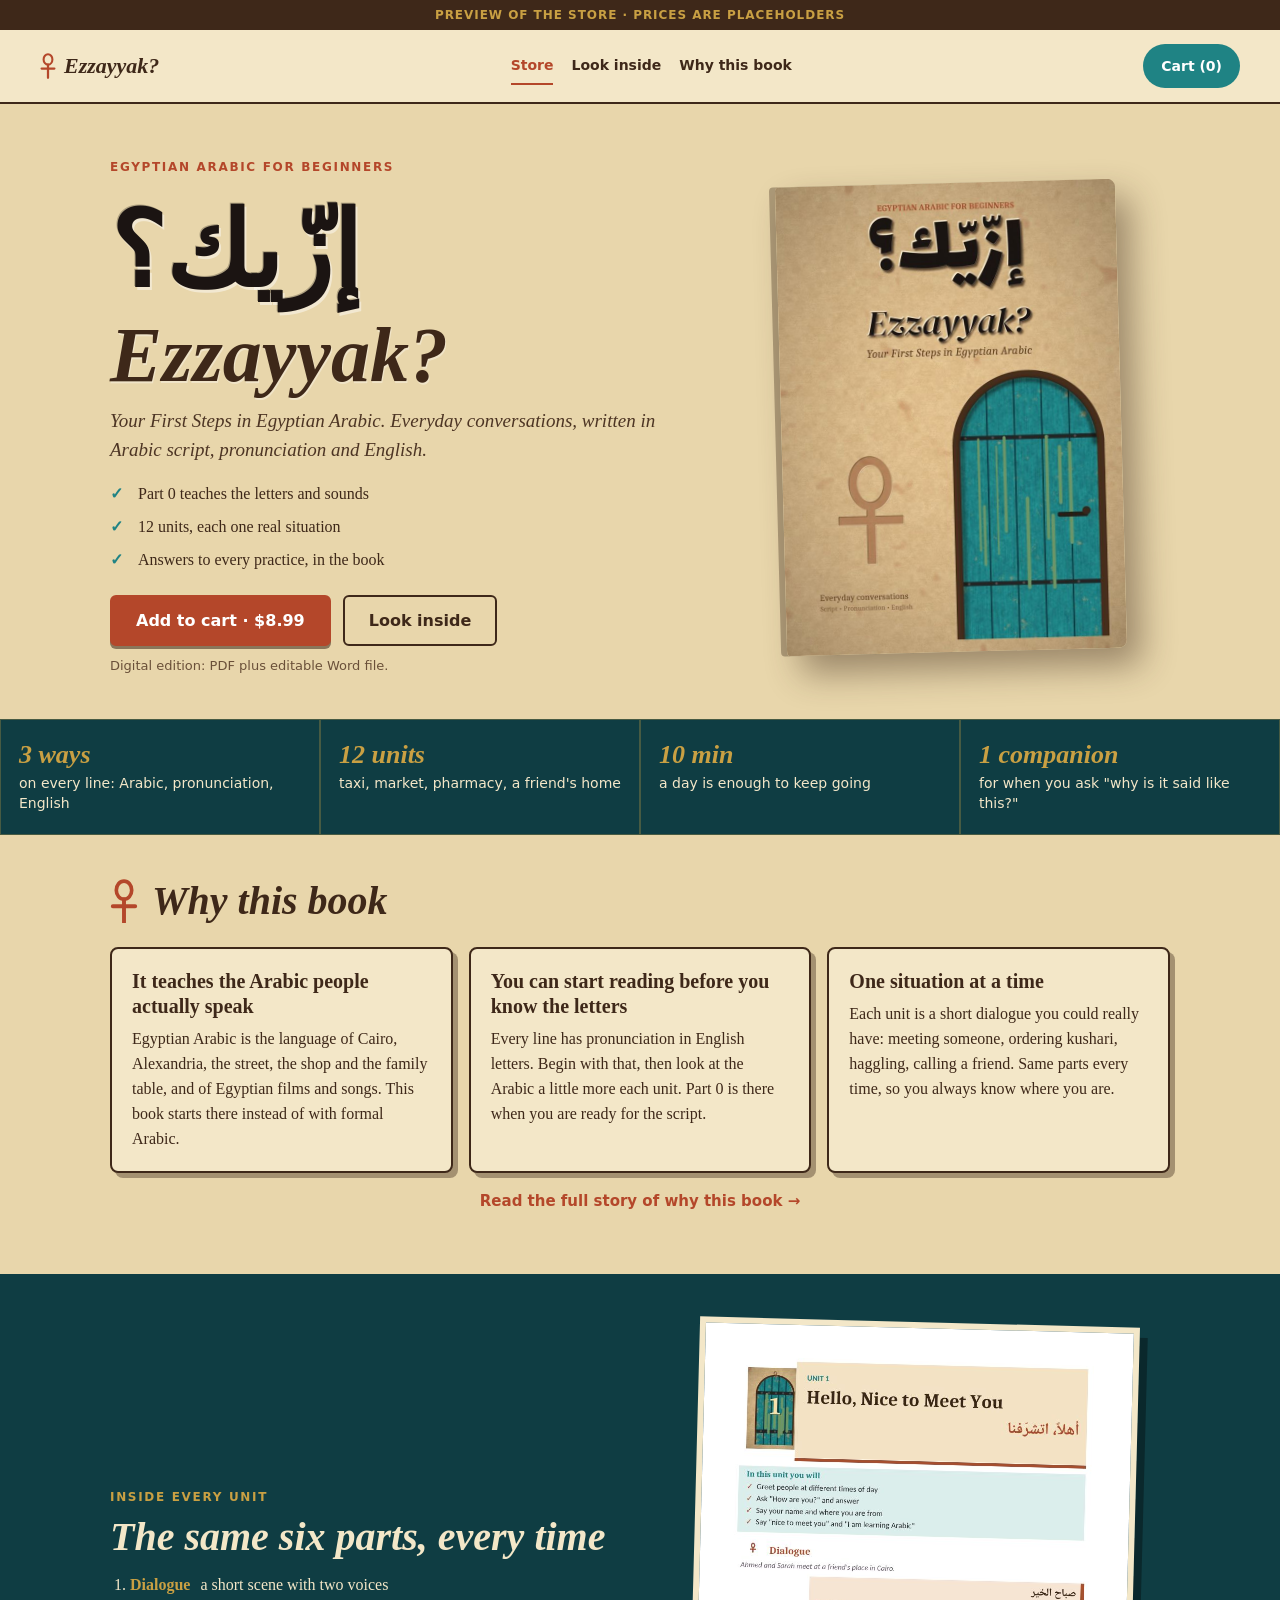
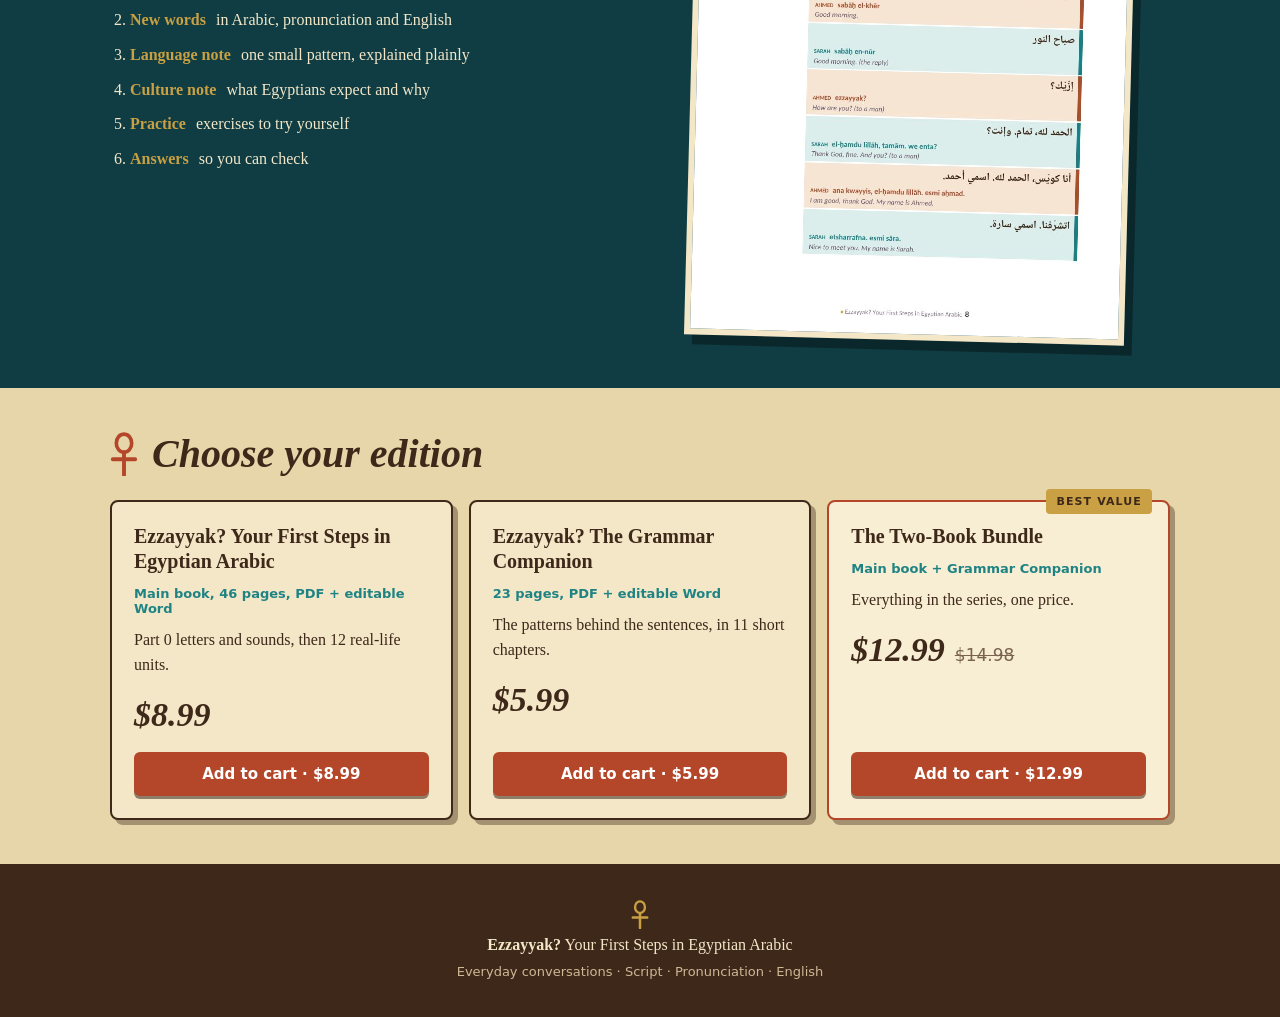
==== index.html @ 10b07a65 "Update and rename 29-index.html to index.html" ====
<!doctype html>
<html lang="en">
<head>
<meta charset="utf-8">
<meta name="viewport" content="width=device-width, initial-scale=1">
<title>Ezzayyak? Your First Steps in Egyptian Arabic</title>
<meta name="description" content="Your First Steps in Egyptian Arabic. Everyday conversations, written in Arabic script, pronunciation and English.">
<meta property="og:title" content="Ezzayyak? Your First Steps in Egyptian Arabic">
<meta property="og:image" content="50-cover_s.jpg">
<link rel="stylesheet" href="52-style.css">
</head>
<body>
<div class="ez-root" id="app"></div>
<script src="51-app.js"></script>
</body>
</html>
---- 52-style.css ----
html, body { margin: 0; min-height: 100%; }
body { background: #e8d6ab; }
.ez-root { --sand: #e8d6ab; --sand2: #dcc392; --paper: #f3e7c8; --ink: #3e2819; --door: #1f8384; --deep: #0f3d43; --terra: #b4472a; --gold: #c9a043; color: var(--ink); background: var(--sand); font-family: Georgia, 'Noto Serif', 'Times New Roman', serif; line-height: 1.55; min-height: 100vh; position: relative; overflow-x: hidden; }
.ez-root * { box-sizing: border-box; }
.ez-root img { max-width: 100%; display: block; }
.ez-banner { background: var(--ink); color: var(--gold); text-align: center; font: 600 12px/1 system-ui, sans-serif; letter-spacing: .08em; text-transform: uppercase; padding: 9px 12px; }
.ez-nav { display: flex; align-items: center; justify-content: space-between; gap: 12px; flex-wrap: wrap; padding: 14px 20px; border-bottom: 2px solid var(--ink); background: var(--paper); }
.ez-brand { display: flex; align-items: center; gap: 8px; color: var(--ink); text-decoration: none; font: italic 700 22px Georgia, serif; }
.ez-nav nav { display: flex; gap: 18px; flex-wrap: wrap; }
.ez-nav nav a { color: var(--ink); text-decoration: none; font: 600 14px system-ui, sans-serif; padding: 10px 0; border-bottom: 2px solid transparent; }
.ez-nav nav a[aria-current="page"] { border-bottom-color: var(--terra); color: var(--terra); }
.ez-cartbtn { font: 700 14px system-ui, sans-serif; background: var(--door); color: #fff; border: 0; border-radius: 999px; padding: 11px 18px; min-height: 44px; cursor: pointer; }
.ez-ankh { color: var(--terra); flex: none; }
.ez-kicker { font: 700 12px/1.3 system-ui, sans-serif; letter-spacing: .14em; text-transform: uppercase; color: var(--terra); margin: 0 0 10px; }
.ez-kicker.is-gold { color: var(--gold); }
.ez-hero { display: grid; gap: 28px; padding: 36px 20px 44px; max-width: 1100px; margin: 0 auto; align-items: center; }
.ez-title-ar { font: 900 clamp(64px, 16vw, 104px)/1.25 'Noto Sans Arabic', 'Segoe UI', Tahoma, Arial, sans-serif; color: #1b1412; text-shadow: 2px 3px 0 rgba(255,255,255,.45), -1px -1px 0 rgba(0,0,0,.25); text-align: left; direction: rtl; margin: 0 0 0; }
.ez-h1 { font: italic 800 clamp(44px, 11vw, 78px)/1 Georgia, serif; margin: 0 0 12px; text-shadow: 1px 2px 0 rgba(255,255,255,.35); }
.ez-h1.is-small { font-size: clamp(34px, 8vw, 54px); font-style: italic; }
.ez-lead { font-size: 19px; margin: 0 0 18px; color: #4d3524; max-width: 34em; font-style: italic; }
.ez-lead.is-dark { margin-inline: auto; }
.ez-ticks { list-style: none; padding: 0; margin: 0 0 22px; display: grid; gap: 8px; }
.ez-ticks li { padding-left: 28px; position: relative; }
.ez-ticks li::before { content: '✓'; position: absolute; left: 0; color: var(--door); font-weight: 700; }
.ez-ticks.is-light li::before { color: var(--gold); }
.ez-buyrow { display: flex; gap: 12px; flex-wrap: wrap; }
.ez-buyrow.is-center { justify-content: center; }
.ez-btn { display: inline-flex; align-items: center; justify-content: center; font: 700 15px system-ui, sans-serif; background: var(--terra); color: #fff; border: 2px solid var(--terra); border-radius: 6px; padding: 11px 18px; min-height: 44px; cursor: pointer; text-decoration: none; box-shadow: 0 3px 0 rgba(62,40,25,.55); text-align: center; }
.ez-btn.is-big { padding: 14px 24px; font-size: 16px; }
.ez-btn.is-ghost { background: transparent; color: var(--ink); border-color: var(--ink); box-shadow: none; }
.ez-btn.is-done { background: var(--door); border-color: var(--door); }
.ez-btn:disabled { background: #8a7a68; border-color: #8a7a68; cursor: not-allowed; box-shadow: none; }
.ez-fine { font: 13px/1.5 system-ui, sans-serif; color: #6a5039; margin: 10px 0 0; }
.ez-hero-art { display: flex; justify-content: center; }
.ez-cover { width: min(340px, 78%); border-radius: 4px 8px 8px 4px; box-shadow: -6px 0 0 rgba(62,40,25,.35), 14px 18px 34px rgba(62,40,25,.45); transform: rotate(-1.5deg); }
.ez-strip { display: grid; grid-template-columns: 1fr 1fr; background: var(--deep); color: var(--paper); }
.ez-strip-item { padding: 20px 18px; border: 1px solid rgba(201,160,67,.3); display: flex; flex-direction: column; gap: 4px; }
.ez-strip-item strong { font: italic 700 26px Georgia, serif; color: var(--gold); }
.ez-strip-item span { font: 14px/1.4 system-ui, sans-serif; }
.ez-section { padding: 44px 20px; max-width: 1100px; margin: 0 auto; }
.ez-section h2 { font: italic 800 clamp(28px, 6vw, 40px)/1.1 Georgia, serif; margin: 0; }
.ez-head { display: flex; align-items: center; gap: 14px; margin-bottom: 24px; }
.ez-grid3 { display: grid; gap: 16px; }
.ez-card { background: var(--paper); border: 2px solid var(--ink); border-radius: 8px; padding: 20px; box-shadow: 5px 5px 0 rgba(62,40,25,.4); }
.ez-card h3, .ez-product h3 { font: 700 20px/1.25 Georgia, serif; margin: 0 0 8px; }
.ez-card p { margin: 0; }
.ez-center { text-align: center; }
.ez-textlink { color: var(--terra); font: 700 15px system-ui, sans-serif; text-decoration: none; }
.ez-dark { max-width: none; background: var(--deep); color: var(--paper); padding: 0; }
.ez-dark > * { max-width: 1100px; margin: 0 auto; padding: 48px 20px; }
.ez-dark h2 { color: var(--paper); margin-bottom: 14px; }
.ez-split { display: grid; gap: 28px; align-items: center; }
.ez-steps { padding-left: 20px; display: grid; gap: 10px; margin: 0; }
.ez-steps b { color: var(--gold); margin-right: 6px; }
.ez-shot { width: min(440px, 100%); margin: 0 auto; border: 6px solid var(--paper); box-shadow: 8px 10px 0 rgba(0,0,0,.35); transform: rotate(1.5deg); }
.ez-door { width: min(300px, 70%); margin: 0 auto; border-radius: 3px; box-shadow: 8px 10px 0 rgba(0,0,0,.35); }
.ez-product { position: relative; background: var(--paper); border: 2px solid var(--ink); border-radius: 8px; padding: 22px; display: flex; flex-direction: column; gap: 4px; box-shadow: 5px 5px 0 rgba(62,40,25,.4); }
.ez-product.is-best { border-color: var(--terra); background: #f8eed3; }
.ez-product .ez-btn { margin-top: auto; }
.ez-badge { position: absolute; top: -13px; right: 16px; background: var(--gold); color: var(--ink); font: 800 11px system-ui, sans-serif; letter-spacing: .1em; text-transform: uppercase; padding: 6px 10px; border-radius: 4px; }
.ez-sub { font: 13px system-ui, sans-serif; color: var(--door); font-weight: 700; margin: 0 0 6px; }
.ez-product p { margin: 0 0 8px; }
.ez-price { font: italic 800 34px Georgia, serif; margin: 6px 0 14px !important; }
.ez-price s { font: 400 17px system-ui, sans-serif; color: #7a6450; margin-left: 10px; }
.ez-page-head { max-width: 1100px; margin: 0 auto; padding: 40px 20px 0; }
.ez-pages { display: grid; gap: 22px; }
.ez-fig { margin: 0; background: var(--paper); border: 2px solid var(--ink); padding: 10px; box-shadow: 5px 5px 0 rgba(62,40,25,.4); }
.ez-fig img { width: 100%; height: auto; }
.ez-fig figcaption { font: 14px/1.5 system-ui, sans-serif; padding: 10px 4px 2px; }
.ez-sand2 { max-width: none; background: var(--sand2); padding: 0; }
.ez-sand2 > * { max-width: 1100px; margin: 0 auto; padding-left: 20px; padding-right: 20px; }
.ez-sand2 > .ez-head { padding-top: 44px; }
.ez-sand2 > .ez-split { padding-bottom: 48px; }
.ez-split.is-top { align-items: start; }
.ez-h3 { font: italic 700 22px Georgia, serif; margin: 0 0 10px; }
.ez-h3.is-light { color: var(--gold); margin-top: 22px; }
.ez-toc { list-style: none; margin: 0; padding: 0; border-top: 1px solid var(--ink); }
.ez-toc li { display: flex; gap: 12px; padding: 10px 0; border-bottom: 1px solid rgba(62,40,25,.3); }
.ez-toc span { flex: none; min-width: 58px; color: var(--terra); font: 700 13px/1.8 system-ui, sans-serif; }
.ez-why { display: grid; gap: 18px; }
.ez-why-item { display: flex; gap: 16px; align-items: flex-start; background: var(--paper); border: 2px solid var(--ink); border-radius: 8px; padding: 18px; box-shadow: 5px 5px 0 rgba(62,40,25,.4); }
.ez-why-item h3 { font: 700 20px/1.25 Georgia, serif; margin: 0 0 6px; }
.ez-why-item p { margin: 0; }
.ez-num { flex: none; width: 40px; height: 40px; border-radius: 50%; background: var(--door); color: #fff; display: grid; place-items: center; font: italic 700 20px Georgia, serif; }
.ez-cart { position: absolute; top: 108px; right: 12px; left: 12px; max-width: 380px; margin-left: auto; z-index: 10; background: var(--paper); border: 2px solid var(--ink); border-radius: 8px; padding: 18px; box-shadow: 8px 8px 0 rgba(62,40,25,.45); }
.ez-cart-top { display: flex; justify-content: space-between; align-items: center; }
.ez-cart h3 { margin: 0; font: italic 700 22px Georgia, serif; }
.ez-x { background: none; border: 0; font-size: 28px; cursor: pointer; min-width: 44px; min-height: 44px; color: var(--ink); }
.ez-cart ul { list-style: none; padding: 0; margin: 8px 0; }
.ez-cart li { display: grid; grid-template-columns: 1fr auto; gap: 2px 10px; padding: 10px 0; border-bottom: 1px solid rgba(62,40,25,.3); font-size: 15px; }
.ez-link { grid-column: 1 / -1; justify-self: start; background: none; border: 0; color: var(--terra); font: 700 13px system-ui, sans-serif; padding: 6px 0; cursor: pointer; min-height: 32px; }
.ez-total { display: flex; justify-content: space-between; font-size: 20px; margin: 12px 0; }
.ez-cart .ez-btn { width: 100%; }
.ez-foot { background: var(--ink); color: var(--paper); text-align: center; padding: 36px 20px; display: flex; flex-direction: column; align-items: center; gap: 4px; }
.ez-foot .ez-ankh { color: var(--gold); }
.ez-foot p { margin: 0; }
.ez-foot .ez-fine { color: #cdb996; }
@media (min-width: 768px) {
  .ez-hero { grid-template-columns: 1.15fr .85fr; padding-top: 56px; }
  .ez-strip { grid-template-columns: repeat(4, 1fr); }
  .ez-grid3 { grid-template-columns: repeat(3, 1fr); }
  .ez-split { grid-template-columns: 1fr 1fr; }
  .ez-pages { grid-template-columns: repeat(2, 1fr); }
  .ez-why { grid-template-columns: 1fr 1fr; }
  .ez-nav { padding: 14px 40px; }
  .ez-cart { right: 40px; left: auto; width: 380px; }
}
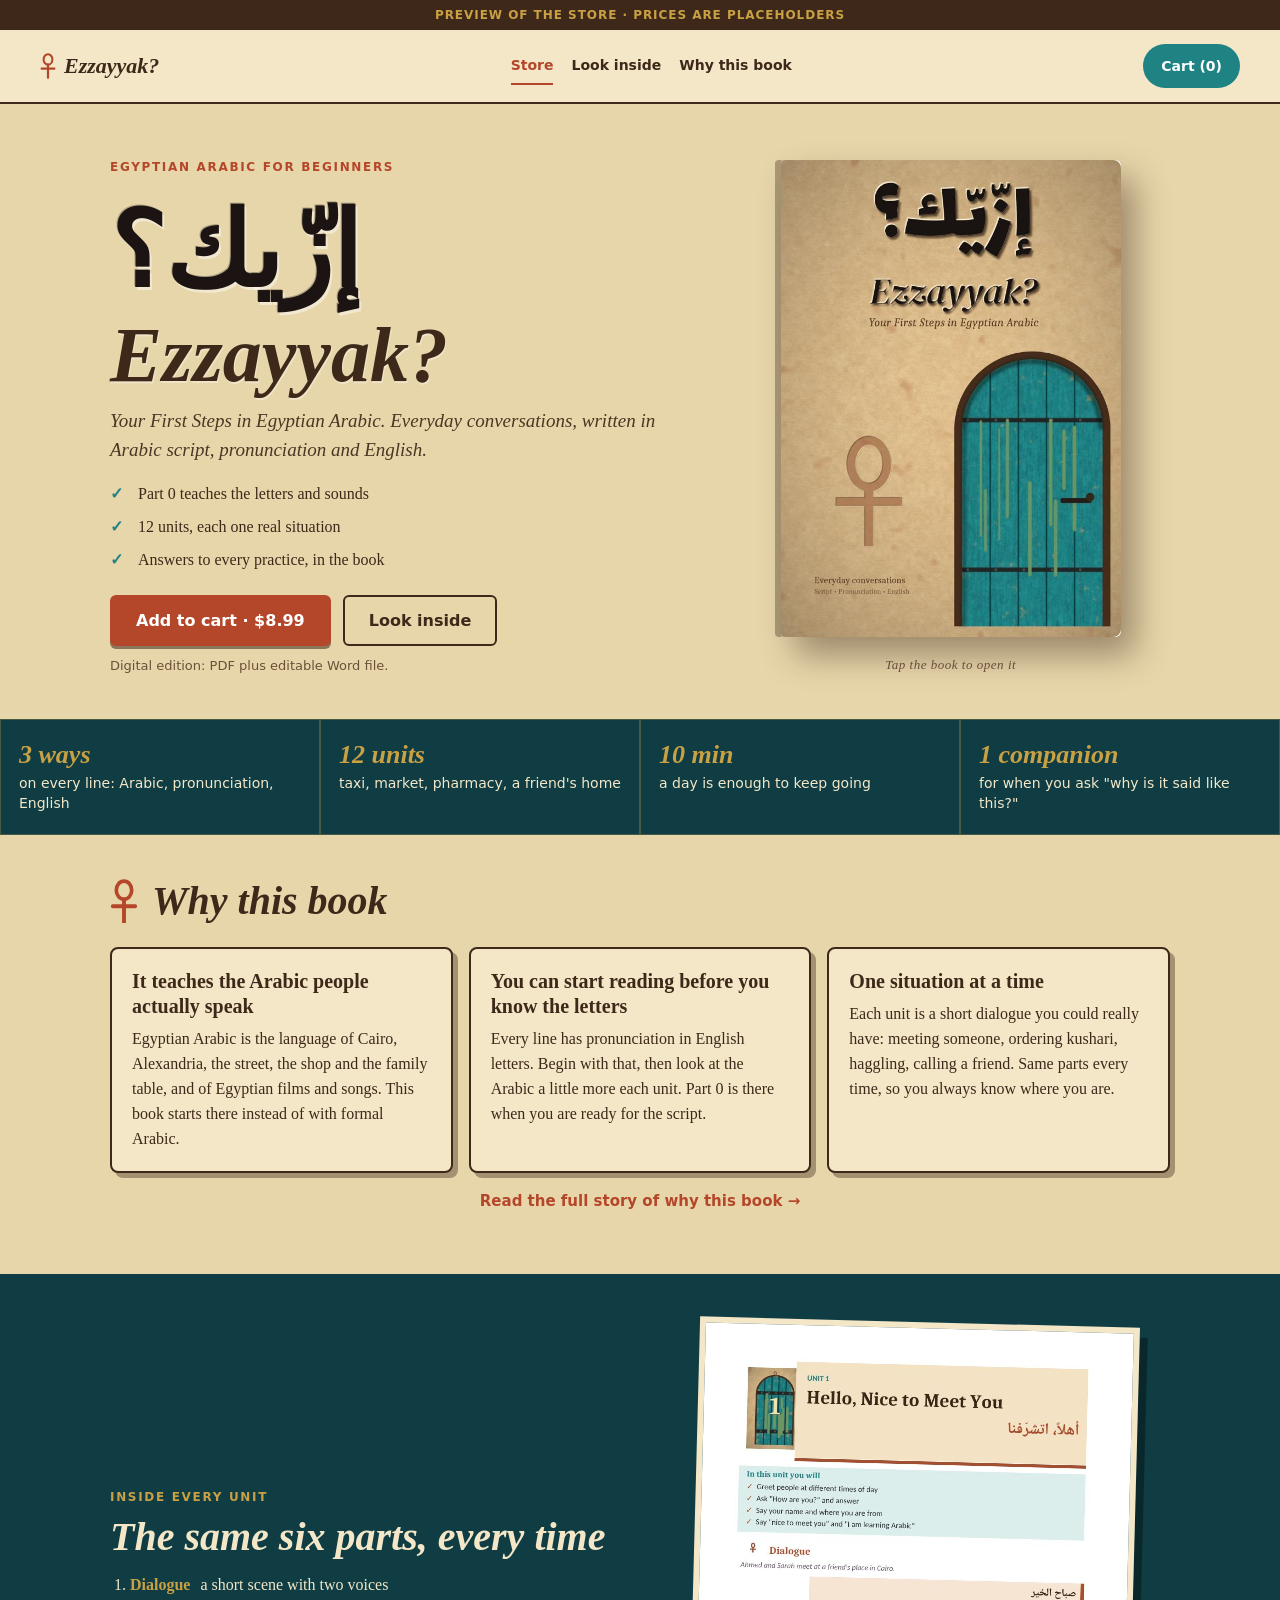
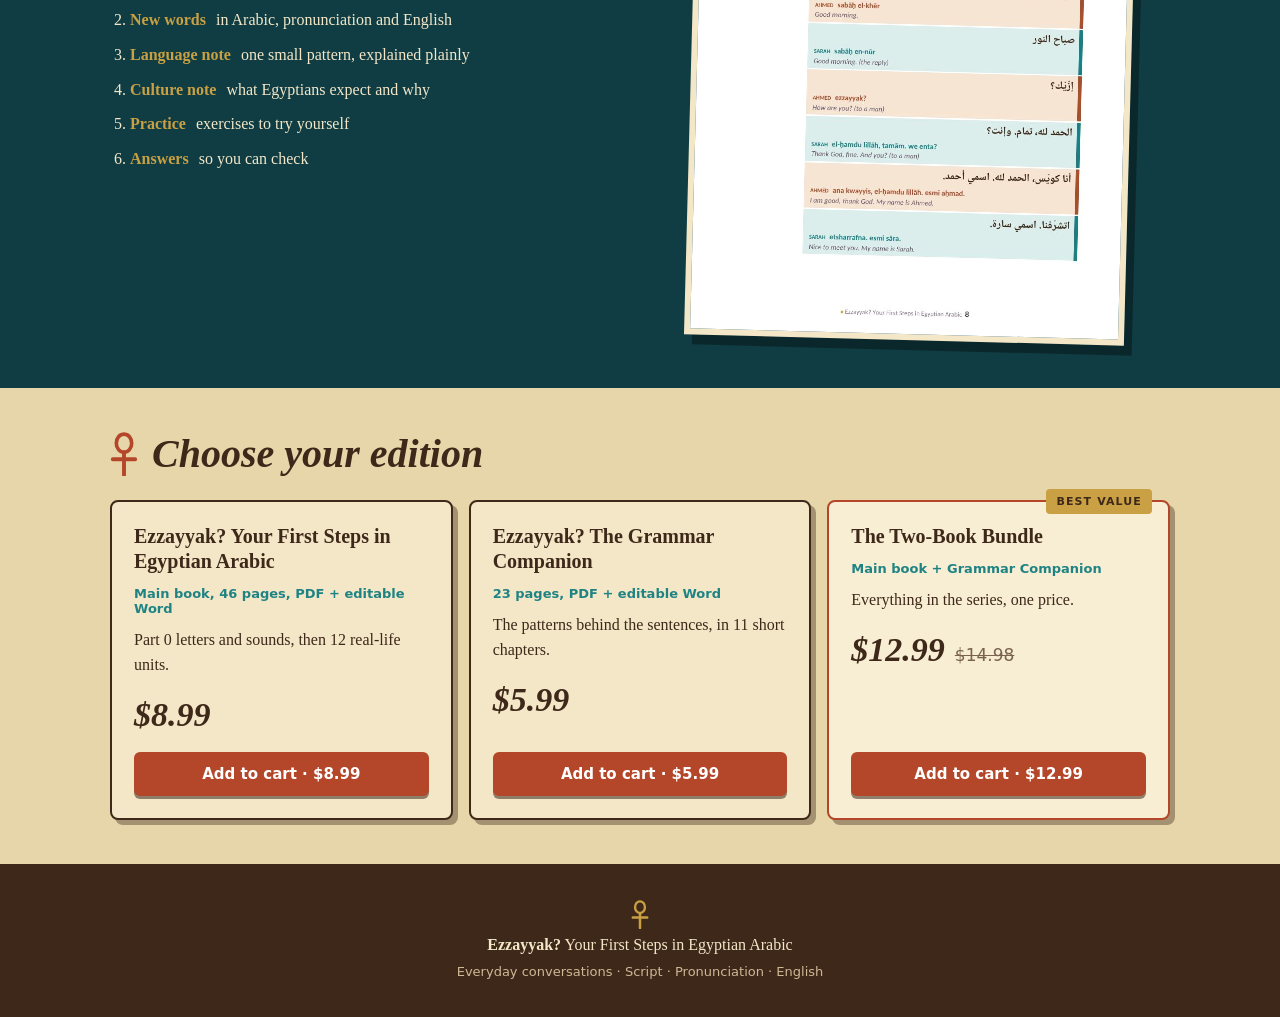
==== commit cea9e47a: "Update index.html" ====
--- a/index.html
+++ b/index.html
@@ -6,11 +6,11 @@
 <title>Ezzayyak? Your First Steps in Egyptian Arabic</title>
 <meta name="description" content="Your First Steps in Egyptian Arabic. Everyday conversations, written in Arabic script, pronunciation and English.">
 <meta property="og:title" content="Ezzayyak? Your First Steps in Egyptian Arabic">
-<meta property="og:image" content="50-cover_s.jpg">
-<link rel="stylesheet" href="52-style.css">
+<meta property="og:image" content="7-frontcover.jpg">
+<link rel="stylesheet" href="8-style.css">
 </head>
 <body>
 <div class="ez-root" id="app"></div>
-<script src="51-app.js"></script>
+<script src="11-app.js"></script>
 </body>
 </html>
--- a/8-style.css
+++ b/8-style.css
@@ -0,0 +1,123 @@
+html, body { margin: 0; min-height: 100%; }
+body { background: #e8d6ab; }
+.ez-root { --sand: #e8d6ab; --sand2: #dcc392; --paper: #f3e7c8; --ink: #3e2819; --door: #1f8384; --deep: #0f3d43; --terra: #b4472a; --gold: #c9a043; color: var(--ink); background: var(--sand); font-family: Georgia, 'Noto Serif', 'Times New Roman', serif; line-height: 1.55; min-height: 100vh; position: relative; overflow-x: hidden; }
+.ez-root * { box-sizing: border-box; }
+.ez-root img { max-width: 100%; display: block; }
+.ez-banner { background: var(--ink); color: var(--gold); text-align: center; font: 600 12px/1 system-ui, sans-serif; letter-spacing: .08em; text-transform: uppercase; padding: 9px 12px; }
+.ez-nav { display: flex; align-items: center; justify-content: space-between; gap: 12px; flex-wrap: wrap; padding: 14px 20px; border-bottom: 2px solid var(--ink); background: var(--paper); }
+.ez-brand { display: flex; align-items: center; gap: 8px; color: var(--ink); text-decoration: none; font: italic 700 22px Georgia, serif; }
+.ez-nav nav { display: flex; gap: 18px; flex-wrap: wrap; }
+.ez-nav nav a { color: var(--ink); text-decoration: none; font: 600 14px system-ui, sans-serif; padding: 10px 0; border-bottom: 2px solid transparent; }
+.ez-nav nav a[aria-current="page"] { border-bottom-color: var(--terra); color: var(--terra); }
+.ez-cartbtn { font: 700 14px system-ui, sans-serif; background: var(--door); color: #fff; border: 0; border-radius: 999px; padding: 11px 18px; min-height: 44px; cursor: pointer; }
+.ez-ankh { color: var(--terra); flex: none; }
+.ez-kicker { font: 700 12px/1.3 system-ui, sans-serif; letter-spacing: .14em; text-transform: uppercase; color: var(--terra); margin: 0 0 10px; }
+.ez-kicker.is-gold { color: var(--gold); }
+.ez-hero { display: grid; gap: 28px; padding: 36px 20px 44px; max-width: 1100px; margin: 0 auto; align-items: center; }
+.ez-title-ar { font: 900 clamp(64px, 16vw, 104px)/1.25 'Noto Sans Arabic', 'Segoe UI', Tahoma, Arial, sans-serif; color: #1b1412; text-shadow: 2px 3px 0 rgba(255,255,255,.45), -1px -1px 0 rgba(0,0,0,.25); text-align: left; direction: rtl; margin: 0 0 0; }
+.ez-h1 { font: italic 800 clamp(44px, 11vw, 78px)/1 Georgia, serif; margin: 0 0 12px; text-shadow: 1px 2px 0 rgba(255,255,255,.35); }
+.ez-h1.is-small { font-size: clamp(34px, 8vw, 54px); font-style: italic; }
+.ez-lead { font-size: 19px; margin: 0 0 18px; color: #4d3524; max-width: 34em; font-style: italic; }
+.ez-lead.is-dark { margin-inline: auto; }
+.ez-ticks { list-style: none; padding: 0; margin: 0 0 22px; display: grid; gap: 8px; }
+.ez-ticks li { padding-left: 28px; position: relative; }
+.ez-ticks li::before { content: '✓'; position: absolute; left: 0; color: var(--door); font-weight: 700; }
+.ez-ticks.is-light li::before { color: var(--gold); }
+.ez-buyrow { display: flex; gap: 12px; flex-wrap: wrap; }
+.ez-buyrow.is-center { justify-content: center; }
+.ez-btn { display: inline-flex; align-items: center; justify-content: center; font: 700 15px system-ui, sans-serif; background: var(--terra); color: #fff; border: 2px solid var(--terra); border-radius: 6px; padding: 11px 18px; min-height: 44px; cursor: pointer; text-decoration: none; box-shadow: 0 3px 0 rgba(62,40,25,.55); text-align: center; }
+.ez-btn.is-big { padding: 14px 24px; font-size: 16px; }
+.ez-btn.is-ghost { background: transparent; color: var(--ink); border-color: var(--ink); box-shadow: none; }
+.ez-btn.is-done { background: var(--door); border-color: var(--door); }
+.ez-btn:disabled { background: #8a7a68; border-color: #8a7a68; cursor: not-allowed; box-shadow: none; }
+.ez-fine { font: 13px/1.5 system-ui, sans-serif; color: #6a5039; margin: 10px 0 0; }
+.ez-hero-art { display: flex; justify-content: center; }
+.ez-cover { width: min(340px, 78%); border-radius: 4px 8px 8px 4px; box-shadow: -6px 0 0 rgba(62,40,25,.35), 14px 18px 34px rgba(62,40,25,.45); transform: rotate(-1.5deg); }
+.ez-strip { display: grid; grid-template-columns: 1fr 1fr; background: var(--deep); color: var(--paper); }
+.ez-strip-item { padding: 20px 18px; border: 1px solid rgba(201,160,67,.3); display: flex; flex-direction: column; gap: 4px; }
+.ez-strip-item strong { font: italic 700 26px Georgia, serif; color: var(--gold); }
+.ez-strip-item span { font: 14px/1.4 system-ui, sans-serif; }
+.ez-section { padding: 44px 20px; max-width: 1100px; margin: 0 auto; }
+.ez-section h2 { font: italic 800 clamp(28px, 6vw, 40px)/1.1 Georgia, serif; margin: 0; }
+.ez-head { display: flex; align-items: center; gap: 14px; margin-bottom: 24px; }
+.ez-grid3 { display: grid; gap: 16px; }
+.ez-card { background: var(--paper); border: 2px solid var(--ink); border-radius: 8px; padding: 20px; box-shadow: 5px 5px 0 rgba(62,40,25,.4); }
+.ez-card h3, .ez-product h3 { font: 700 20px/1.25 Georgia, serif; margin: 0 0 8px; }
+.ez-card p { margin: 0; }
+.ez-center { text-align: center; }
+.ez-textlink { color: var(--terra); font: 700 15px system-ui, sans-serif; text-decoration: none; }
+.ez-dark { max-width: none; background: var(--deep); color: var(--paper); padding: 0; }
+.ez-dark > * { max-width: 1100px; margin: 0 auto; padding: 48px 20px; }
+.ez-dark h2 { color: var(--paper); margin-bottom: 14px; }
+.ez-split { display: grid; gap: 28px; align-items: center; }
+.ez-steps { padding-left: 20px; display: grid; gap: 10px; margin: 0; }
+.ez-steps b { color: var(--gold); margin-right: 6px; }
+.ez-shot { width: min(440px, 100%); margin: 0 auto; border: 6px solid var(--paper); box-shadow: 8px 10px 0 rgba(0,0,0,.35); transform: rotate(1.5deg); }
+.ez-door { width: min(300px, 70%); margin: 0 auto; border-radius: 3px; box-shadow: 8px 10px 0 rgba(0,0,0,.35); }
+.ez-product { position: relative; background: var(--paper); border: 2px solid var(--ink); border-radius: 8px; padding: 22px; display: flex; flex-direction: column; gap: 4px; box-shadow: 5px 5px 0 rgba(62,40,25,.4); }
+.ez-product.is-best { border-color: var(--terra); background: #f8eed3; }
+.ez-product .ez-btn { margin-top: auto; }
+.ez-badge { position: absolute; top: -13px; right: 16px; background: var(--gold); color: var(--ink); font: 800 11px system-ui, sans-serif; letter-spacing: .1em; text-transform: uppercase; padding: 6px 10px; border-radius: 4px; }
+.ez-sub { font: 13px system-ui, sans-serif; color: var(--door); font-weight: 700; margin: 0 0 6px; }
+.ez-product p { margin: 0 0 8px; }
+.ez-price { font: italic 800 34px Georgia, serif; margin: 6px 0 14px !important; }
+.ez-price s { font: 400 17px system-ui, sans-serif; color: #7a6450; margin-left: 10px; }
+.ez-page-head { max-width: 1100px; margin: 0 auto; padding: 40px 20px 0; }
+.ez-pages { display: grid; gap: 22px; }
+.ez-fig { margin: 0; background: var(--paper); border: 2px solid var(--ink); padding: 10px; box-shadow: 5px 5px 0 rgba(62,40,25,.4); }
+.ez-fig img { width: 100%; height: auto; }
+.ez-fig figcaption { font: 14px/1.5 system-ui, sans-serif; padding: 10px 4px 2px; }
+.ez-sand2 { max-width: none; background: var(--sand2); padding: 0; }
+.ez-sand2 > * { max-width: 1100px; margin: 0 auto; padding-left: 20px; padding-right: 20px; }
+.ez-sand2 > .ez-head { padding-top: 44px; }
+.ez-sand2 > .ez-split { padding-bottom: 48px; }
+.ez-split.is-top { align-items: start; }
+.ez-h3 { font: italic 700 22px Georgia, serif; margin: 0 0 10px; }
+.ez-h3.is-light { color: var(--gold); margin-top: 22px; }
+.ez-toc { list-style: none; margin: 0; padding: 0; border-top: 1px solid var(--ink); }
+.ez-toc li { display: flex; gap: 12px; padding: 10px 0; border-bottom: 1px solid rgba(62,40,25,.3); }
+.ez-toc span { flex: none; min-width: 58px; color: var(--terra); font: 700 13px/1.8 system-ui, sans-serif; }
+.ez-why { display: grid; gap: 18px; }
+.ez-why-item { display: flex; gap: 16px; align-items: flex-start; background: var(--paper); border: 2px solid var(--ink); border-radius: 8px; padding: 18px; box-shadow: 5px 5px 0 rgba(62,40,25,.4); }
+.ez-why-item h3 { font: 700 20px/1.25 Georgia, serif; margin: 0 0 6px; }
+.ez-why-item p { margin: 0; }
+.ez-num { flex: none; width: 40px; height: 40px; border-radius: 50%; background: var(--door); color: #fff; display: grid; place-items: center; font: italic 700 20px Georgia, serif; }
+.ez-cart { position: absolute; top: 108px; right: 12px; left: 12px; max-width: 380px; margin-left: auto; z-index: 10; background: var(--paper); border: 2px solid var(--ink); border-radius: 8px; padding: 18px; box-shadow: 8px 8px 0 rgba(62,40,25,.45); }
+.ez-cart-top { display: flex; justify-content: space-between; align-items: center; }
+.ez-cart h3 { margin: 0; font: italic 700 22px Georgia, serif; }
+.ez-x { background: none; border: 0; font-size: 28px; cursor: pointer; min-width: 44px; min-height: 44px; color: var(--ink); }
+.ez-cart ul { list-style: none; padding: 0; margin: 8px 0; }
+.ez-cart li { display: grid; grid-template-columns: 1fr auto; gap: 2px 10px; padding: 10px 0; border-bottom: 1px solid rgba(62,40,25,.3); font-size: 15px; }
+.ez-link { grid-column: 1 / -1; justify-self: start; background: none; border: 0; color: var(--terra); font: 700 13px system-ui, sans-serif; padding: 6px 0; cursor: pointer; min-height: 32px; }
+.ez-total { display: flex; justify-content: space-between; font-size: 20px; margin: 12px 0; }
+.ez-cart .ez-btn { width: 100%; }
+.ez-foot { background: var(--ink); color: var(--paper); text-align: center; padding: 36px 20px; display: flex; flex-direction: column; align-items: center; gap: 4px; }
+.ez-foot .ez-ankh { color: var(--gold); }
+.ez-foot p { margin: 0; }
+.ez-foot .ez-fine { color: #cdb996; }
+@media (min-width: 768px) {
+  .ez-hero { grid-template-columns: 1.15fr .85fr; padding-top: 56px; }
+  .ez-strip { grid-template-columns: repeat(4, 1fr); }
+  .ez-grid3 { grid-template-columns: repeat(3, 1fr); }
+  .ez-split { grid-template-columns: 1fr 1fr; }
+  .ez-pages { grid-template-columns: repeat(2, 1fr); }
+  .ez-why { grid-template-columns: 1fr 1fr; }
+  .ez-nav { padding: 14px 40px; }
+  .ez-cart { right: 40px; left: auto; width: 380px; }
+}
+
+.ez-hero-art { flex-direction: column; align-items: center; perspective: 1400px; }
+.ez-book { position: relative; display: block; width: min(340px, 78%); aspect-ratio: 620 / 869; padding: 0; border: 0; background: none; cursor: pointer; transform-style: preserve-3d; animation: ez-float 6s ease-in-out infinite; -webkit-tap-highlight-color: transparent; }
+.ez-book-pages, .ez-book-cover { position: absolute; inset: 0; display: block; }
+.ez-book-pages { background: #fbf6ea; border-radius: 2px 6px 6px 2px; box-shadow: 14px 18px 34px rgba(62,40,25,.45); overflow: hidden; }
+.ez-book-pages img { width: 100%; height: 100%; object-fit: cover; opacity: .9; }
+.ez-book-cover { transform-origin: left center; transition: transform 1s cubic-bezier(.5,.1,.2,1); backface-visibility: hidden; -webkit-backface-visibility: hidden; border-radius: 4px 8px 8px 4px; box-shadow: -6px 0 0 rgba(62,40,25,.35); }
+.ez-book .ez-cover { width: 100%; height: 100%; display: block; border-radius: inherit; box-shadow: none; transform: none; }
+.ez-book:hover .ez-book-cover, .ez-book:focus-visible .ez-book-cover { transform: rotateY(-14deg); }
+.ez-book.is-open { animation: none; transform: rotateY(8deg); transition: transform 1s ease; }
+.ez-book.is-open .ez-book-cover { transform: rotateY(-155deg); }
+.ez-book:focus-visible { outline: 3px solid #1f8384; outline-offset: 8px; }
+.ez-book-hint { margin-top: 18px; font-size: 13px; letter-spacing: .04em; color: #6b5340; font-style: italic; }
+@keyframes ez-float { 0%,100% { transform: translateY(0) rotateY(-6deg) rotateZ(-1deg); } 50% { transform: translateY(-9px) rotateY(4deg) rotateZ(.5deg); } }
+@media (prefers-reduced-motion: reduce) { .ez-book { animation: none; } .ez-book-cover { transition: none; } }
+.ez-wa { display: block; text-align: center; text-decoration: none; box-sizing: border-box; }
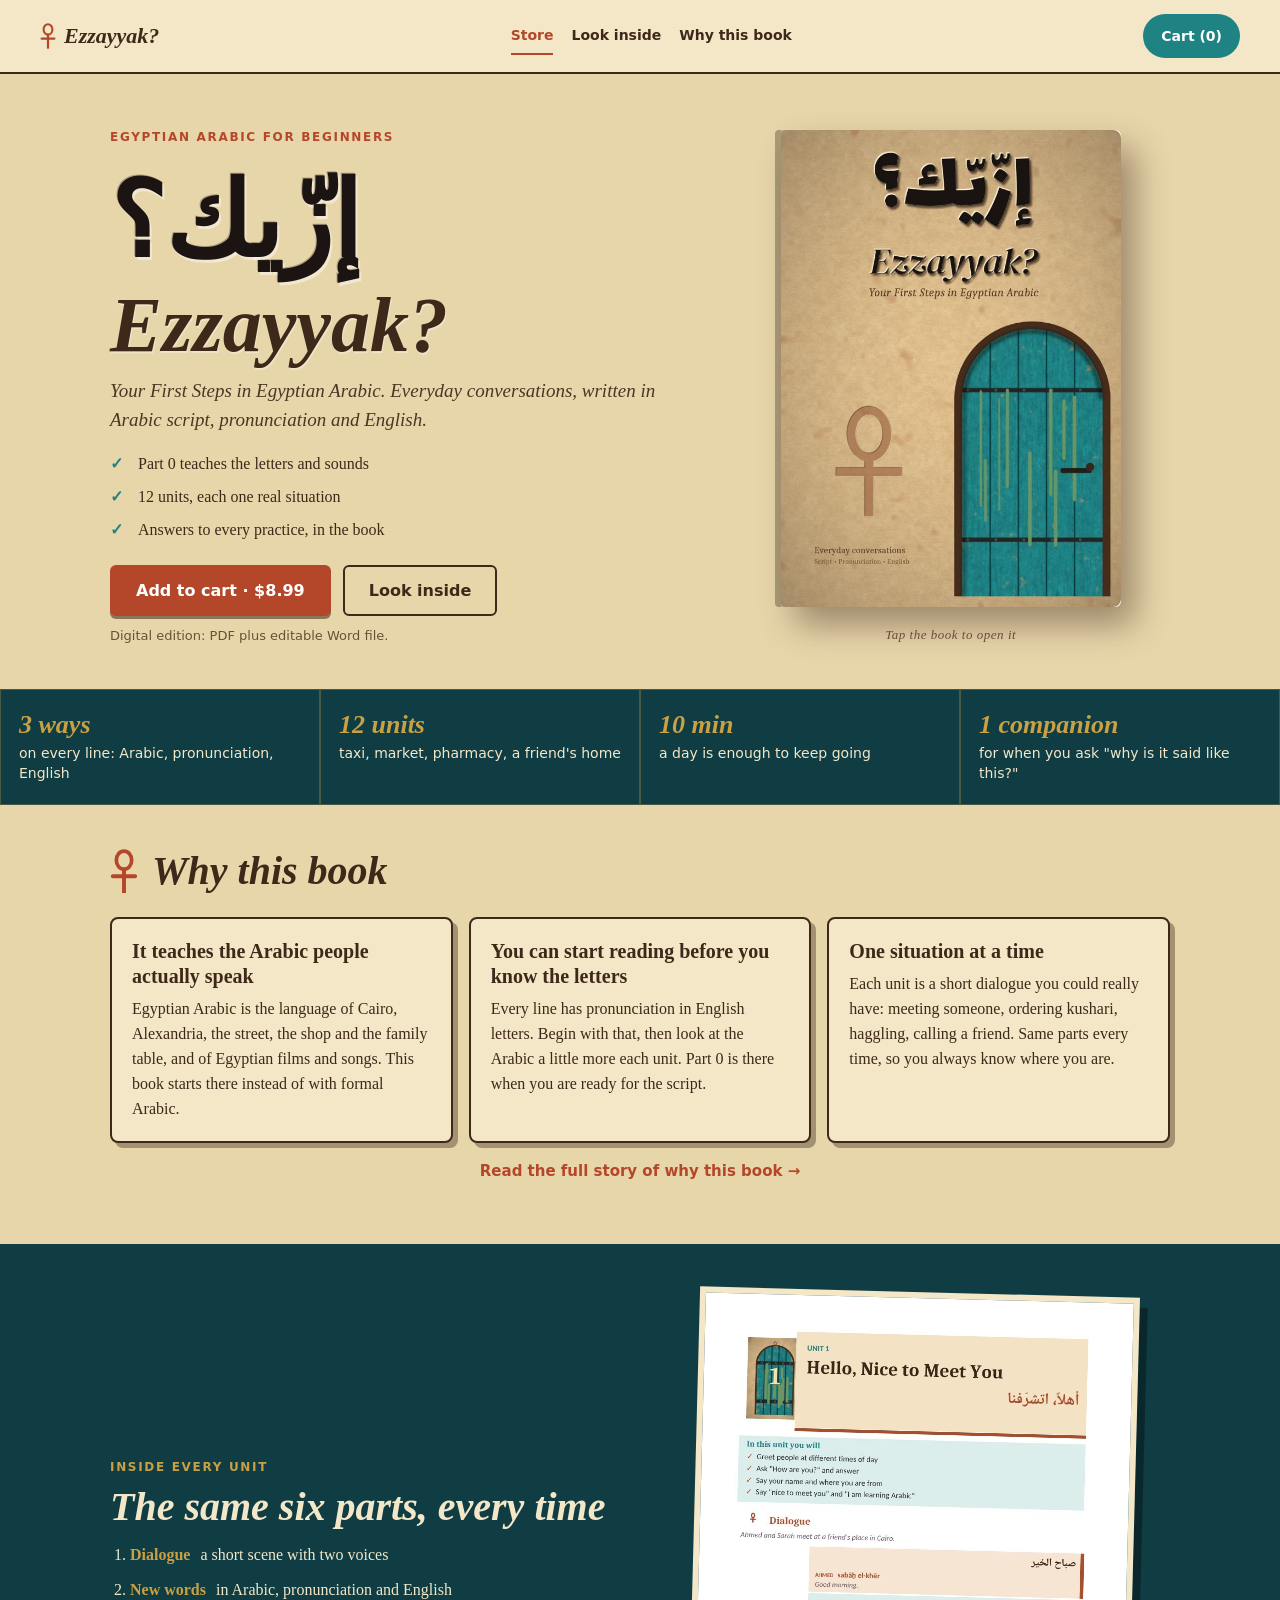
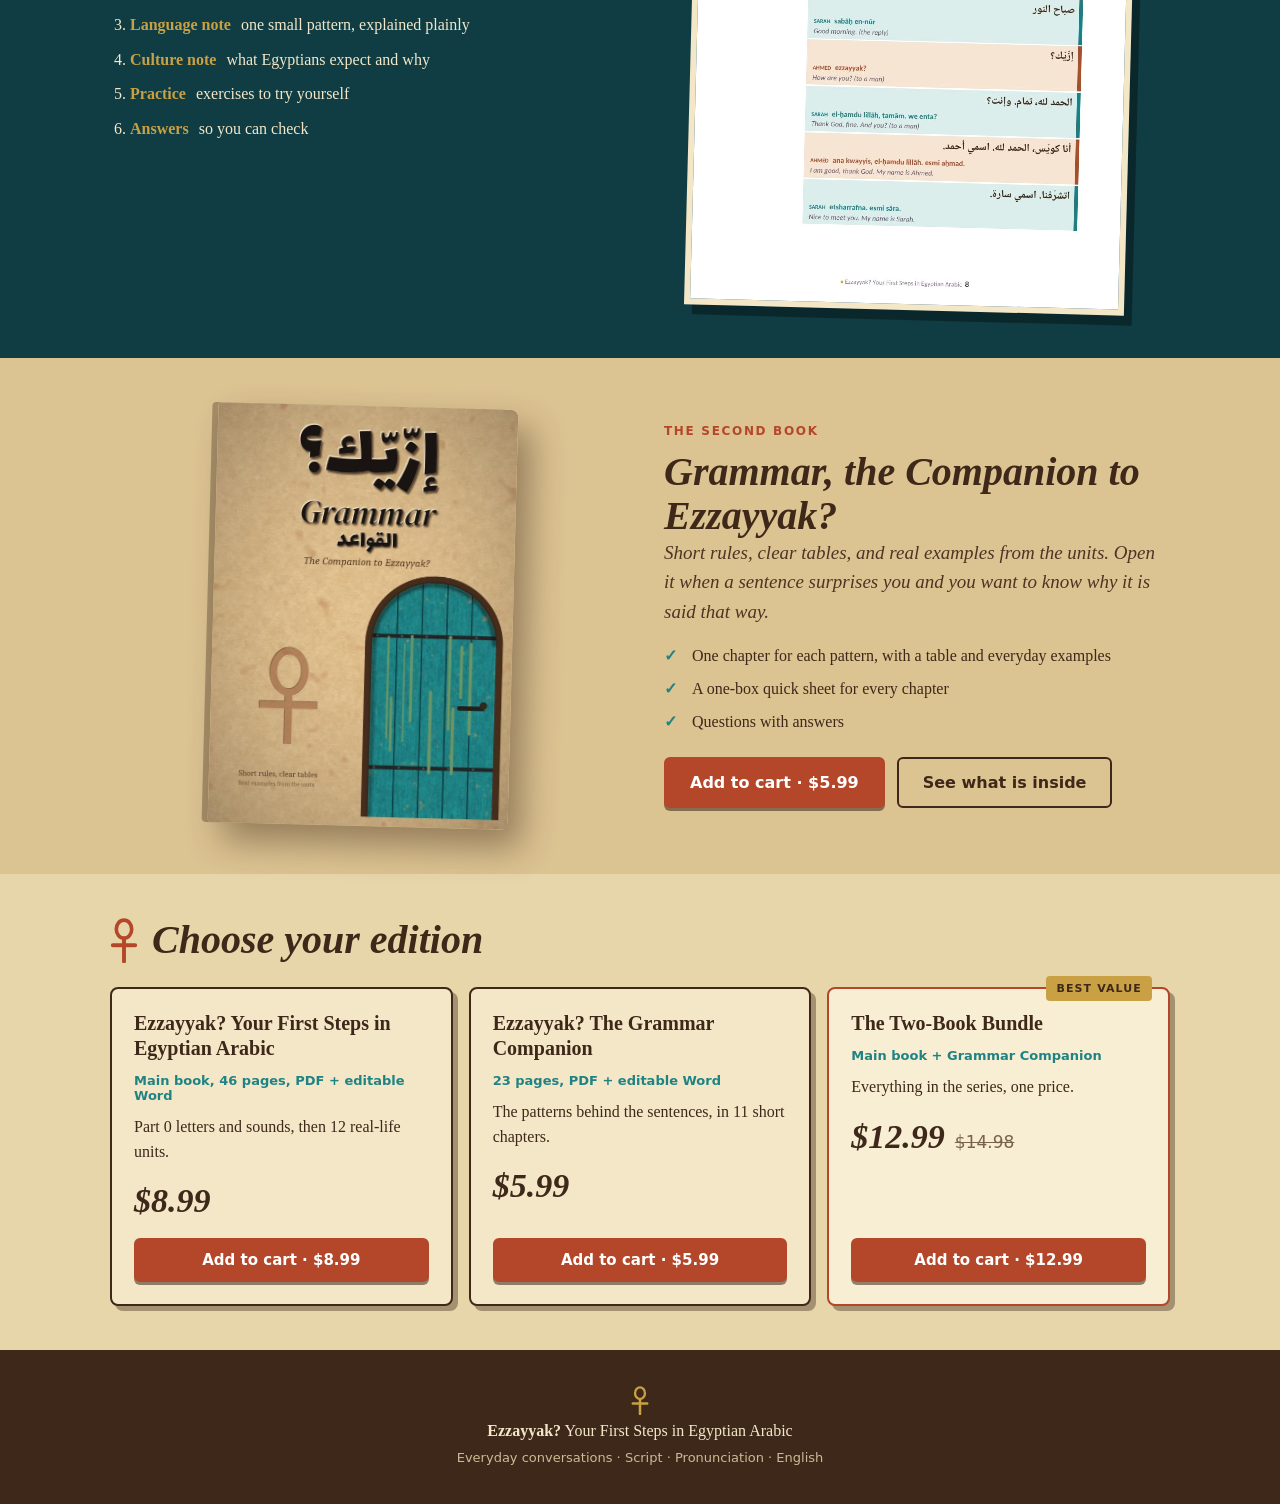
==== commit bb10bacc: "Update index.html" ====
--- a/index.html
+++ b/index.html
@@ -7,10 +7,10 @@
 <meta name="description" content="Your First Steps in Egyptian Arabic. Everyday conversations, written in Arabic script, pronunciation and English.">
 <meta property="og:title" content="Ezzayyak? Your First Steps in Egyptian Arabic">
 <meta property="og:image" content="7-frontcover.jpg">
-<link rel="stylesheet" href="8-style.css">
+<link rel="stylesheet" href="3-style.css">
 </head>
 <body>
 <div class="ez-root" id="app"></div>
-<script src="11-app.js"></script>
+<script src="2-app.js"></script>
 </body>
 </html>
--- a/3-style.css
+++ b/3-style.css
@@ -0,0 +1,126 @@
+html, body { margin: 0; min-height: 100%; }
+body { background: #e8d6ab; }
+.ez-root { --sand: #e8d6ab; --sand2: #dcc392; --paper: #f3e7c8; --ink: #3e2819; --door: #1f8384; --deep: #0f3d43; --terra: #b4472a; --gold: #c9a043; color: var(--ink); background: var(--sand); font-family: Georgia, 'Noto Serif', 'Times New Roman', serif; line-height: 1.55; min-height: 100vh; position: relative; overflow-x: hidden; }
+.ez-root * { box-sizing: border-box; }
+.ez-root img { max-width: 100%; display: block; }
+.ez-banner { background: var(--ink); color: var(--gold); text-align: center; font: 600 12px/1 system-ui, sans-serif; letter-spacing: .08em; text-transform: uppercase; padding: 9px 12px; }
+.ez-nav { display: flex; align-items: center; justify-content: space-between; gap: 12px; flex-wrap: wrap; padding: 14px 20px; border-bottom: 2px solid var(--ink); background: var(--paper); }
+.ez-brand { display: flex; align-items: center; gap: 8px; color: var(--ink); text-decoration: none; font: italic 700 22px Georgia, serif; }
+.ez-nav nav { display: flex; gap: 18px; flex-wrap: wrap; }
+.ez-nav nav a { color: var(--ink); text-decoration: none; font: 600 14px system-ui, sans-serif; padding: 10px 0; border-bottom: 2px solid transparent; }
+.ez-nav nav a[aria-current="page"] { border-bottom-color: var(--terra); color: var(--terra); }
+.ez-cartbtn { font: 700 14px system-ui, sans-serif; background: var(--door); color: #fff; border: 0; border-radius: 999px; padding: 11px 18px; min-height: 44px; cursor: pointer; }
+.ez-ankh { color: var(--terra); flex: none; }
+.ez-kicker { font: 700 12px/1.3 system-ui, sans-serif; letter-spacing: .14em; text-transform: uppercase; color: var(--terra); margin: 0 0 10px; }
+.ez-kicker.is-gold { color: var(--gold); }
+.ez-hero { display: grid; gap: 28px; padding: 36px 20px 44px; max-width: 1100px; margin: 0 auto; align-items: center; }
+.ez-title-ar { font: 900 clamp(64px, 16vw, 104px)/1.25 'Noto Sans Arabic', 'Segoe UI', Tahoma, Arial, sans-serif; color: #1b1412; text-shadow: 2px 3px 0 rgba(255,255,255,.45), -1px -1px 0 rgba(0,0,0,.25); text-align: left; direction: rtl; margin: 0 0 0; }
+.ez-h1 { font: italic 800 clamp(44px, 11vw, 78px)/1 Georgia, serif; margin: 0 0 12px; text-shadow: 1px 2px 0 rgba(255,255,255,.35); }
+.ez-h1.is-small { font-size: clamp(34px, 8vw, 54px); font-style: italic; }
+.ez-lead { font-size: 19px; margin: 0 0 18px; color: #4d3524; max-width: 34em; font-style: italic; }
+.ez-lead.is-dark { margin-inline: auto; }
+.ez-ticks { list-style: none; padding: 0; margin: 0 0 22px; display: grid; gap: 8px; }
+.ez-ticks li { padding-left: 28px; position: relative; }
+.ez-ticks li::before { content: '✓'; position: absolute; left: 0; color: var(--door); font-weight: 700; }
+.ez-ticks.is-light li::before { color: var(--gold); }
+.ez-buyrow { display: flex; gap: 12px; flex-wrap: wrap; }
+.ez-buyrow.is-center { justify-content: center; }
+.ez-btn { display: inline-flex; align-items: center; justify-content: center; font: 700 15px system-ui, sans-serif; background: var(--terra); color: #fff; border: 2px solid var(--terra); border-radius: 6px; padding: 11px 18px; min-height: 44px; cursor: pointer; text-decoration: none; box-shadow: 0 3px 0 rgba(62,40,25,.55); text-align: center; }
+.ez-btn.is-big { padding: 14px 24px; font-size: 16px; }
+.ez-btn.is-ghost { background: transparent; color: var(--ink); border-color: var(--ink); box-shadow: none; }
+.ez-btn.is-done { background: var(--door); border-color: var(--door); }
+.ez-btn:disabled { background: #8a7a68; border-color: #8a7a68; cursor: not-allowed; box-shadow: none; }
+.ez-fine { font: 13px/1.5 system-ui, sans-serif; color: #6a5039; margin: 10px 0 0; }
+.ez-hero-art { display: flex; justify-content: center; }
+.ez-cover { width: min(340px, 78%); border-radius: 4px 8px 8px 4px; box-shadow: -6px 0 0 rgba(62,40,25,.35), 14px 18px 34px rgba(62,40,25,.45); transform: rotate(-1.5deg); }
+.ez-strip { display: grid; grid-template-columns: 1fr 1fr; background: var(--deep); color: var(--paper); }
+.ez-strip-item { padding: 20px 18px; border: 1px solid rgba(201,160,67,.3); display: flex; flex-direction: column; gap: 4px; }
+.ez-strip-item strong { font: italic 700 26px Georgia, serif; color: var(--gold); }
+.ez-strip-item span { font: 14px/1.4 system-ui, sans-serif; }
+.ez-section { padding: 44px 20px; max-width: 1100px; margin: 0 auto; }
+.ez-section h2 { font: italic 800 clamp(28px, 6vw, 40px)/1.1 Georgia, serif; margin: 0; }
+.ez-head { display: flex; align-items: center; gap: 14px; margin-bottom: 24px; }
+.ez-grid3 { display: grid; gap: 16px; }
+.ez-card { background: var(--paper); border: 2px solid var(--ink); border-radius: 8px; padding: 20px; box-shadow: 5px 5px 0 rgba(62,40,25,.4); }
+.ez-card h3, .ez-product h3 { font: 700 20px/1.25 Georgia, serif; margin: 0 0 8px; }
+.ez-card p { margin: 0; }
+.ez-center { text-align: center; }
+.ez-textlink { color: var(--terra); font: 700 15px system-ui, sans-serif; text-decoration: none; }
+.ez-dark { max-width: none; background: var(--deep); color: var(--paper); padding: 0; }
+.ez-dark > * { max-width: 1100px; margin: 0 auto; padding: 48px 20px; }
+.ez-dark h2 { color: var(--paper); margin-bottom: 14px; }
+.ez-split { display: grid; gap: 28px; align-items: center; }
+.ez-steps { padding-left: 20px; display: grid; gap: 10px; margin: 0; }
+.ez-steps b { color: var(--gold); margin-right: 6px; }
+.ez-shot { width: min(440px, 100%); margin: 0 auto; border: 6px solid var(--paper); box-shadow: 8px 10px 0 rgba(0,0,0,.35); transform: rotate(1.5deg); }
+.ez-door { width: min(300px, 70%); margin: 0 auto; border-radius: 3px; box-shadow: 8px 10px 0 rgba(0,0,0,.35); }
+.ez-product { position: relative; background: var(--paper); border: 2px solid var(--ink); border-radius: 8px; padding: 22px; display: flex; flex-direction: column; gap: 4px; box-shadow: 5px 5px 0 rgba(62,40,25,.4); }
+.ez-product.is-best { border-color: var(--terra); background: #f8eed3; }
+.ez-product .ez-btn { margin-top: auto; }
+.ez-badge { position: absolute; top: -13px; right: 16px; background: var(--gold); color: var(--ink); font: 800 11px system-ui, sans-serif; letter-spacing: .1em; text-transform: uppercase; padding: 6px 10px; border-radius: 4px; }
+.ez-sub { font: 13px system-ui, sans-serif; color: var(--door); font-weight: 700; margin: 0 0 6px; }
+.ez-product p { margin: 0 0 8px; }
+.ez-price { font: italic 800 34px Georgia, serif; margin: 6px 0 14px !important; }
+.ez-price s { font: 400 17px system-ui, sans-serif; color: #7a6450; margin-left: 10px; }
+.ez-page-head { max-width: 1100px; margin: 0 auto; padding: 40px 20px 0; }
+.ez-pages { display: grid; gap: 22px; }
+.ez-fig { margin: 0; background: var(--paper); border: 2px solid var(--ink); padding: 10px; box-shadow: 5px 5px 0 rgba(62,40,25,.4); }
+.ez-fig img { width: 100%; height: auto; }
+.ez-fig figcaption { font: 14px/1.5 system-ui, sans-serif; padding: 10px 4px 2px; }
+.ez-sand2 { max-width: none; background: var(--sand2); padding: 0; }
+.ez-sand2 > * { max-width: 1100px; margin: 0 auto; padding-left: 20px; padding-right: 20px; }
+.ez-sand2 > .ez-head { padding-top: 44px; }
+.ez-sand2 > .ez-split { padding-bottom: 48px; }
+.ez-split.is-top { align-items: start; }
+.ez-h3 { font: italic 700 22px Georgia, serif; margin: 0 0 10px; }
+.ez-h3.is-light { color: var(--gold); margin-top: 22px; }
+.ez-toc { list-style: none; margin: 0; padding: 0; border-top: 1px solid var(--ink); }
+.ez-toc li { display: flex; gap: 12px; padding: 10px 0; border-bottom: 1px solid rgba(62,40,25,.3); }
+.ez-toc span { flex: none; min-width: 58px; color: var(--terra); font: 700 13px/1.8 system-ui, sans-serif; }
+.ez-why { display: grid; gap: 18px; }
+.ez-why-item { display: flex; gap: 16px; align-items: flex-start; background: var(--paper); border: 2px solid var(--ink); border-radius: 8px; padding: 18px; box-shadow: 5px 5px 0 rgba(62,40,25,.4); }
+.ez-why-item h3 { font: 700 20px/1.25 Georgia, serif; margin: 0 0 6px; }
+.ez-why-item p { margin: 0; }
+.ez-num { flex: none; width: 40px; height: 40px; border-radius: 50%; background: var(--door); color: #fff; display: grid; place-items: center; font: italic 700 20px Georgia, serif; }
+.ez-cart { position: absolute; top: 108px; right: 12px; left: 12px; max-width: 380px; margin-left: auto; z-index: 10; background: var(--paper); border: 2px solid var(--ink); border-radius: 8px; padding: 18px; box-shadow: 8px 8px 0 rgba(62,40,25,.45); }
+.ez-cart-top { display: flex; justify-content: space-between; align-items: center; }
+.ez-cart h3 { margin: 0; font: italic 700 22px Georgia, serif; }
+.ez-x { background: none; border: 0; font-size: 28px; cursor: pointer; min-width: 44px; min-height: 44px; color: var(--ink); }
+.ez-cart ul { list-style: none; padding: 0; margin: 8px 0; }
+.ez-cart li { display: grid; grid-template-columns: 1fr auto; gap: 2px 10px; padding: 10px 0; border-bottom: 1px solid rgba(62,40,25,.3); font-size: 15px; }
+.ez-link { grid-column: 1 / -1; justify-self: start; background: none; border: 0; color: var(--terra); font: 700 13px system-ui, sans-serif; padding: 6px 0; cursor: pointer; min-height: 32px; }
+.ez-total { display: flex; justify-content: space-between; font-size: 20px; margin: 12px 0; }
+.ez-cart .ez-btn { width: 100%; }
+.ez-foot { background: var(--ink); color: var(--paper); text-align: center; padding: 36px 20px; display: flex; flex-direction: column; align-items: center; gap: 4px; }
+.ez-foot .ez-ankh { color: var(--gold); }
+.ez-foot p { margin: 0; }
+.ez-foot .ez-fine { color: #cdb996; }
+@media (min-width: 768px) {
+  .ez-hero { grid-template-columns: 1.15fr .85fr; padding-top: 56px; }
+  .ez-strip { grid-template-columns: repeat(4, 1fr); }
+  .ez-grid3 { grid-template-columns: repeat(3, 1fr); }
+  .ez-split { grid-template-columns: 1fr 1fr; }
+  .ez-pages { grid-template-columns: repeat(2, 1fr); }
+  .ez-why { grid-template-columns: 1fr 1fr; }
+  .ez-nav { padding: 14px 40px; }
+  .ez-cart { right: 40px; left: auto; width: 380px; }
+}
+
+.ez-hero-art { flex-direction: column; align-items: center; perspective: 1400px; }
+.ez-book { position: relative; display: block; width: min(340px, 78%); aspect-ratio: 620 / 869; padding: 0; border: 0; background: none; cursor: pointer; transform-style: preserve-3d; animation: ez-float 6s ease-in-out infinite; -webkit-tap-highlight-color: transparent; }
+.ez-book-pages, .ez-book-cover { position: absolute; inset: 0; display: block; }
+.ez-book-pages { background: #fbf6ea; border-radius: 2px 6px 6px 2px; box-shadow: 14px 18px 34px rgba(62,40,25,.45); overflow: hidden; }
+.ez-book-pages img { width: 100%; height: 100%; object-fit: cover; opacity: .9; }
+.ez-book-cover { transform-origin: left center; transition: transform 1s cubic-bezier(.5,.1,.2,1); backface-visibility: hidden; -webkit-backface-visibility: hidden; border-radius: 4px 8px 8px 4px; box-shadow: -6px 0 0 rgba(62,40,25,.35); }
+.ez-book .ez-cover { width: 100%; height: 100%; display: block; border-radius: inherit; box-shadow: none; transform: none; }
+.ez-book:hover .ez-book-cover, .ez-book:focus-visible .ez-book-cover { transform: rotateY(-14deg); }
+.ez-book.is-open { animation: none; transform: rotateY(8deg); transition: transform 1s ease; }
+.ez-book.is-open .ez-book-cover { transform: rotateY(-155deg); }
+.ez-book:focus-visible { outline: 3px solid #1f8384; outline-offset: 8px; }
+.ez-book-hint { margin-top: 18px; font-size: 13px; letter-spacing: .04em; color: #6b5340; font-style: italic; }
+@keyframes ez-float { 0%,100% { transform: translateY(0) rotateY(-6deg) rotateZ(-1deg); } 50% { transform: translateY(-9px) rotateY(4deg) rotateZ(.5deg); } }
+@media (prefers-reduced-motion: reduce) { .ez-book { animation: none; } .ez-book-cover { transition: none; } }
+.ez-wa { display: block; text-align: center; text-decoration: none; box-sizing: border-box; }
+.ez-comp { align-items: center; gap: 48px; } .ez-comp-cover { width: min(300px, 70%); justify-self: center; border-radius: 4px 8px 8px 4px; box-shadow: -6px 0 0 rgba(62,40,25,.35), 14px 18px 34px rgba(62,40,25,.45); transform: rotate(1.5deg); }
+@media (max-width: 760px) { .ez-comp { gap: 24px; } }
+.ez-sand2 > .ez-comp { padding-top: 48px; padding-bottom: 48px; }
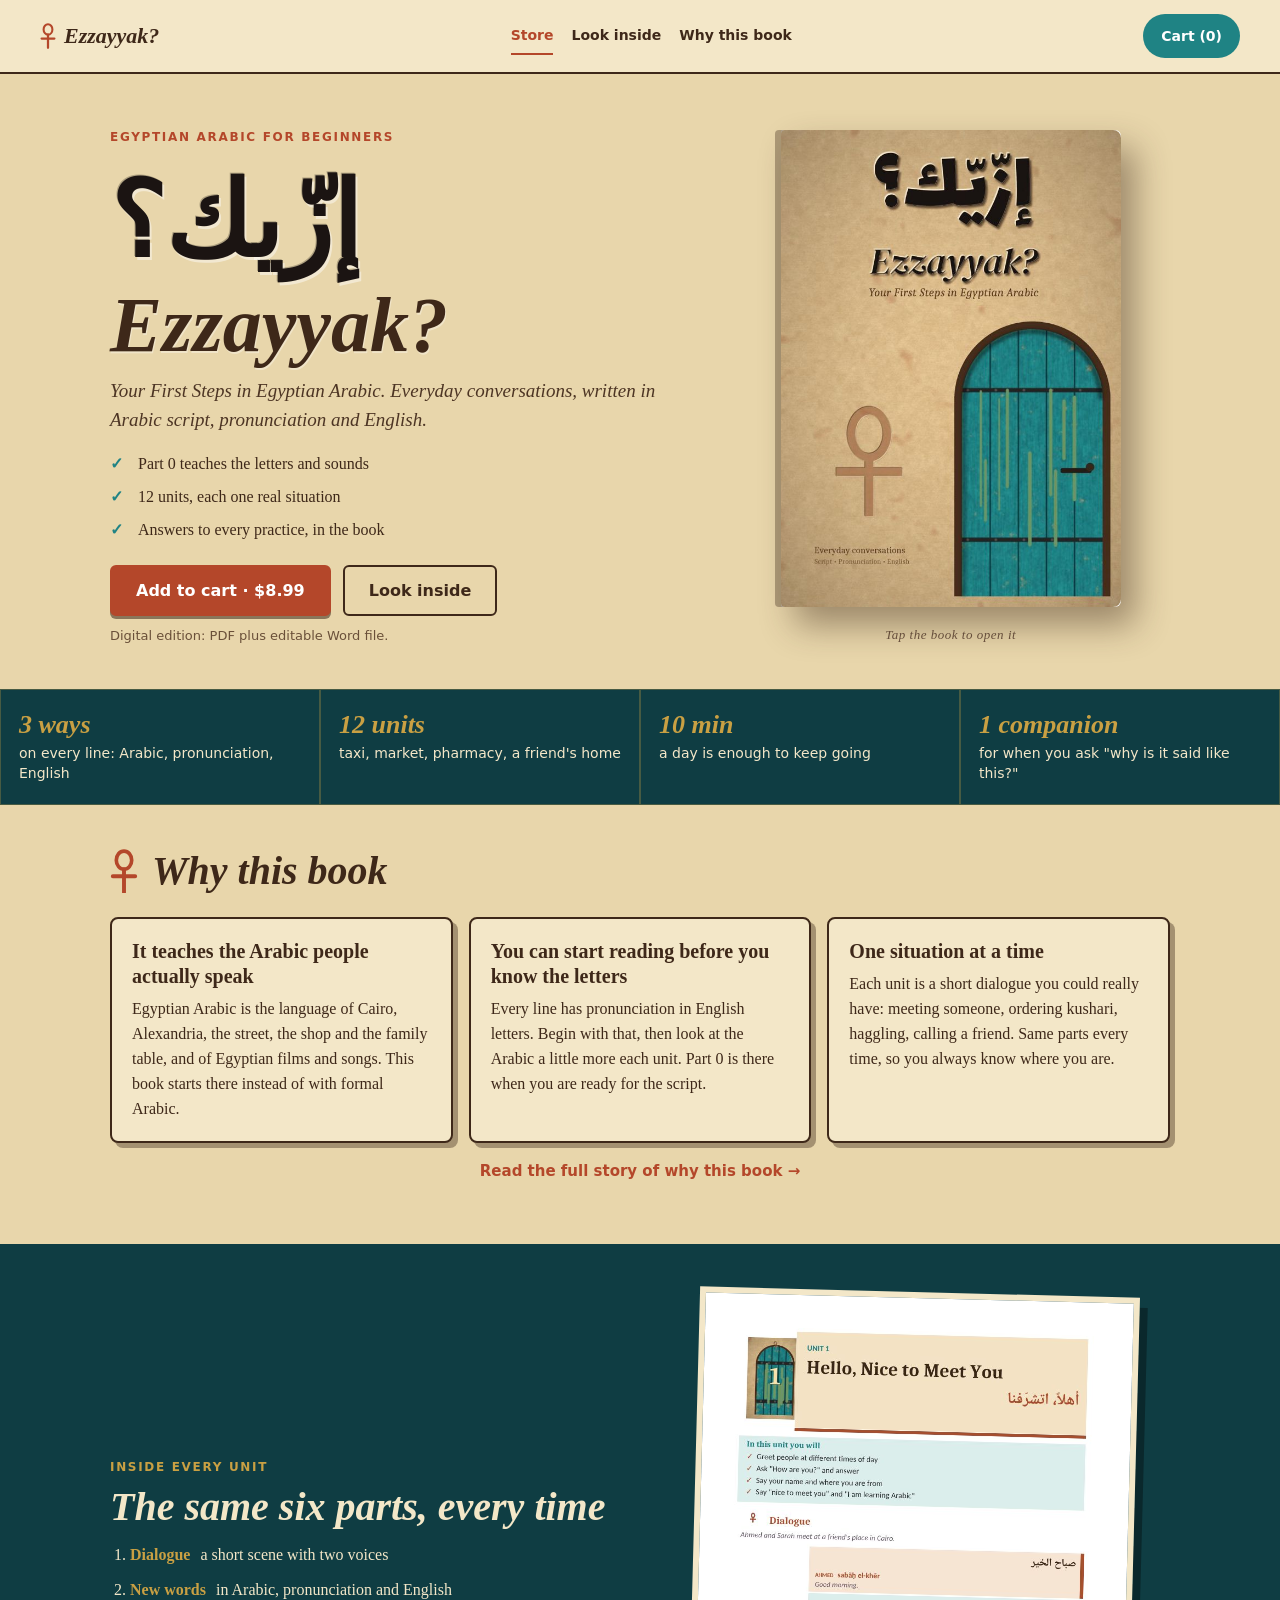
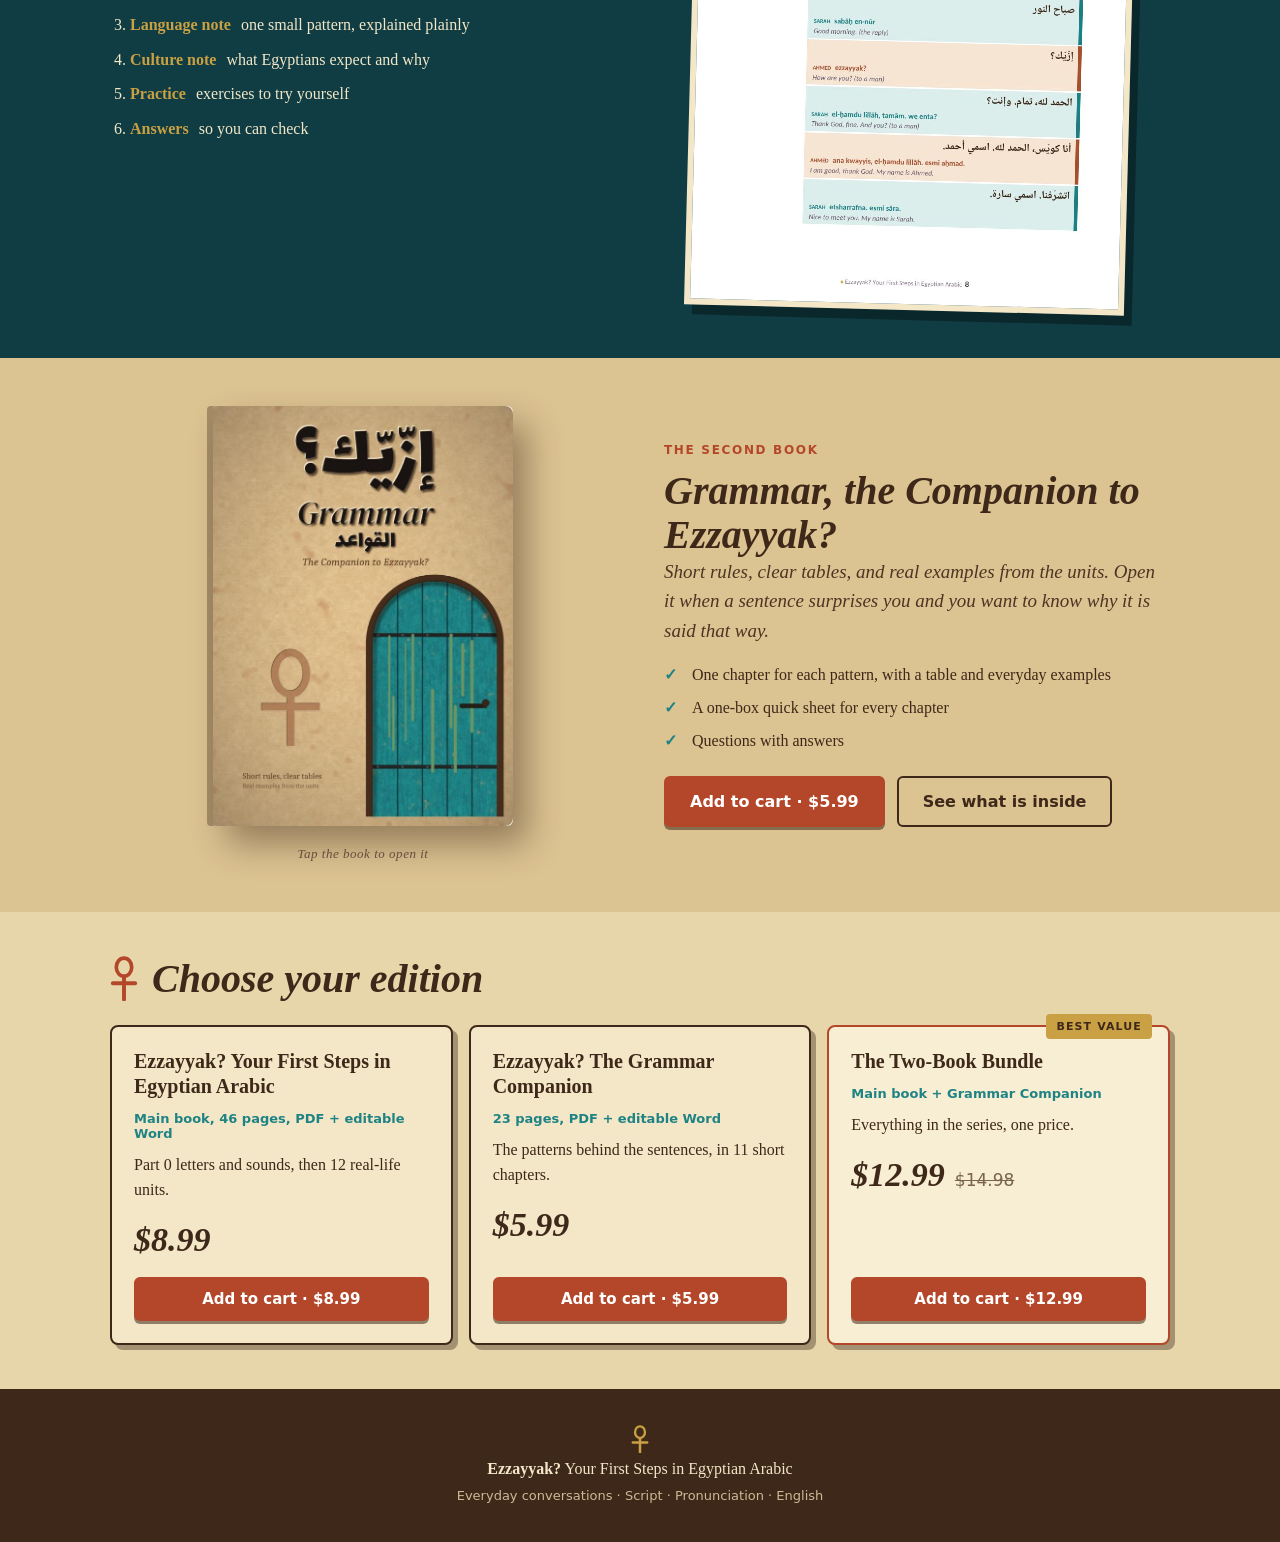
==== commit 355b7fc3: "Update index.html" ====
--- a/index.html
+++ b/index.html
@@ -7,10 +7,10 @@
 <meta name="description" content="Your First Steps in Egyptian Arabic. Everyday conversations, written in Arabic script, pronunciation and English.">
 <meta property="og:title" content="Ezzayyak? Your First Steps in Egyptian Arabic">
 <meta property="og:image" content="7-frontcover.jpg">
-<link rel="stylesheet" href="3-style.css">
+<link rel="stylesheet" href="7-style.css">
 </head>
 <body>
 <div class="ez-root" id="app"></div>
-<script src="2-app.js"></script>
+<script src="5-app.js"></script>
 </body>
 </html>
--- a/7-style.css
+++ b/7-style.css
@@ -0,0 +1,149 @@
+html, body { margin: 0; min-height: 100%; }
+body { background: #e8d6ab; }
+.ez-root { --sand: #e8d6ab; --sand2: #dcc392; --paper: #f3e7c8; --ink: #3e2819; --door: #1f8384; --deep: #0f3d43; --terra: #b4472a; --gold: #c9a043; color: var(--ink); background: var(--sand); font-family: Georgia, 'Noto Serif', 'Times New Roman', serif; line-height: 1.55; min-height: 100vh; position: relative; overflow-x: hidden; }
+.ez-root * { box-sizing: border-box; }
+.ez-root img { max-width: 100%; display: block; }
+.ez-banner { background: var(--ink); color: var(--gold); text-align: center; font: 600 12px/1 system-ui, sans-serif; letter-spacing: .08em; text-transform: uppercase; padding: 9px 12px; }
+.ez-nav { display: flex; align-items: center; justify-content: space-between; gap: 12px; flex-wrap: wrap; padding: 14px 20px; border-bottom: 2px solid var(--ink); background: var(--paper); }
+.ez-brand { display: flex; align-items: center; gap: 8px; color: var(--ink); text-decoration: none; font: italic 700 22px Georgia, serif; }
+.ez-nav nav { display: flex; gap: 18px; flex-wrap: wrap; }
+.ez-nav nav a { color: var(--ink); text-decoration: none; font: 600 14px system-ui, sans-serif; padding: 10px 0; border-bottom: 2px solid transparent; }
+.ez-nav nav a[aria-current="page"] { border-bottom-color: var(--terra); color: var(--terra); }
+.ez-cartbtn { font: 700 14px system-ui, sans-serif; background: var(--door); color: #fff; border: 0; border-radius: 999px; padding: 11px 18px; min-height: 44px; cursor: pointer; }
+.ez-ankh { color: var(--terra); flex: none; }
+.ez-kicker { font: 700 12px/1.3 system-ui, sans-serif; letter-spacing: .14em; text-transform: uppercase; color: var(--terra); margin: 0 0 10px; }
+.ez-kicker.is-gold { color: var(--gold); }
+.ez-hero { display: grid; gap: 28px; padding: 36px 20px 44px; max-width: 1100px; margin: 0 auto; align-items: center; }
+.ez-title-ar { font: 900 clamp(64px, 16vw, 104px)/1.25 'Noto Sans Arabic', 'Segoe UI', Tahoma, Arial, sans-serif; color: #1b1412; text-shadow: 2px 3px 0 rgba(255,255,255,.45), -1px -1px 0 rgba(0,0,0,.25); text-align: left; direction: rtl; margin: 0 0 0; }
+.ez-h1 { font: italic 800 clamp(44px, 11vw, 78px)/1 Georgia, serif; margin: 0 0 12px; text-shadow: 1px 2px 0 rgba(255,255,255,.35); }
+.ez-h1.is-small { font-size: clamp(34px, 8vw, 54px); font-style: italic; }
+.ez-lead { font-size: 19px; margin: 0 0 18px; color: #4d3524; max-width: 34em; font-style: italic; }
+.ez-lead.is-dark { margin-inline: auto; }
+.ez-ticks { list-style: none; padding: 0; margin: 0 0 22px; display: grid; gap: 8px; }
+.ez-ticks li { padding-left: 28px; position: relative; }
+.ez-ticks li::before { content: '✓'; position: absolute; left: 0; color: var(--door); font-weight: 700; }
+.ez-ticks.is-light li::before { color: var(--gold); }
+.ez-buyrow { display: flex; gap: 12px; flex-wrap: wrap; }
+.ez-buyrow.is-center { justify-content: center; }
+.ez-btn { display: inline-flex; align-items: center; justify-content: center; font: 700 15px system-ui, sans-serif; background: var(--terra); color: #fff; border: 2px solid var(--terra); border-radius: 6px; padding: 11px 18px; min-height: 44px; cursor: pointer; text-decoration: none; box-shadow: 0 3px 0 rgba(62,40,25,.55); text-align: center; }
+.ez-btn.is-big { padding: 14px 24px; font-size: 16px; }
+.ez-btn.is-ghost { background: transparent; color: var(--ink); border-color: var(--ink); box-shadow: none; }
+.ez-btn.is-done { background: var(--door); border-color: var(--door); }
+.ez-btn:disabled { background: #8a7a68; border-color: #8a7a68; cursor: not-allowed; box-shadow: none; }
+.ez-fine { font: 13px/1.5 system-ui, sans-serif; color: #6a5039; margin: 10px 0 0; }
+.ez-hero-art { display: flex; justify-content: center; }
+.ez-cover { width: min(340px, 78%); border-radius: 4px 8px 8px 4px; box-shadow: -6px 0 0 rgba(62,40,25,.35), 14px 18px 34px rgba(62,40,25,.45); transform: rotate(-1.5deg); }
+.ez-strip { display: grid; grid-template-columns: 1fr 1fr; background: var(--deep); color: var(--paper); }
+.ez-strip-item { padding: 20px 18px; border: 1px solid rgba(201,160,67,.3); display: flex; flex-direction: column; gap: 4px; }
+.ez-strip-item strong { font: italic 700 26px Georgia, serif; color: var(--gold); }
+.ez-strip-item span { font: 14px/1.4 system-ui, sans-serif; }
+.ez-section { padding: 44px 20px; max-width: 1100px; margin: 0 auto; }
+.ez-section h2 { font: italic 800 clamp(28px, 6vw, 40px)/1.1 Georgia, serif; margin: 0; }
+.ez-head { display: flex; align-items: center; gap: 14px; margin-bottom: 24px; }
+.ez-grid3 { display: grid; gap: 16px; }
+.ez-card { background: var(--paper); border: 2px solid var(--ink); border-radius: 8px; padding: 20px; box-shadow: 5px 5px 0 rgba(62,40,25,.4); }
+.ez-card h3, .ez-product h3 { font: 700 20px/1.25 Georgia, serif; margin: 0 0 8px; }
+.ez-card p { margin: 0; }
+.ez-center { text-align: center; }
+.ez-textlink { color: var(--terra); font: 700 15px system-ui, sans-serif; text-decoration: none; }
+.ez-dark { max-width: none; background: var(--deep); color: var(--paper); padding: 0; }
+.ez-dark > * { max-width: 1100px; margin: 0 auto; padding: 48px 20px; }
+.ez-dark h2 { color: var(--paper); margin-bottom: 14px; }
+.ez-split { display: grid; gap: 28px; align-items: center; }
+.ez-steps { padding-left: 20px; display: grid; gap: 10px; margin: 0; }
+.ez-steps b { color: var(--gold); margin-right: 6px; }
+.ez-shot { width: min(440px, 100%); margin: 0 auto; border: 6px solid var(--paper); box-shadow: 8px 10px 0 rgba(0,0,0,.35); transform: rotate(1.5deg); }
+.ez-door { width: min(300px, 70%); margin: 0 auto; border-radius: 3px; box-shadow: 8px 10px 0 rgba(0,0,0,.35); }
+.ez-product { position: relative; background: var(--paper); border: 2px solid var(--ink); border-radius: 8px; padding: 22px; display: flex; flex-direction: column; gap: 4px; box-shadow: 5px 5px 0 rgba(62,40,25,.4); }
+.ez-product.is-best { border-color: var(--terra); background: #f8eed3; }
+.ez-product .ez-btn { margin-top: auto; }
+.ez-badge { position: absolute; top: -13px; right: 16px; background: var(--gold); color: var(--ink); font: 800 11px system-ui, sans-serif; letter-spacing: .1em; text-transform: uppercase; padding: 6px 10px; border-radius: 4px; }
+.ez-sub { font: 13px system-ui, sans-serif; color: var(--door); font-weight: 700; margin: 0 0 6px; }
+.ez-product p { margin: 0 0 8px; }
+.ez-price { font: italic 800 34px Georgia, serif; margin: 6px 0 14px !important; }
+.ez-price s { font: 400 17px system-ui, sans-serif; color: #7a6450; margin-left: 10px; }
+.ez-page-head { max-width: 1100px; margin: 0 auto; padding: 40px 20px 0; }
+.ez-pages { display: grid; gap: 22px; }
+.ez-fig { margin: 0; background: var(--paper); border: 2px solid var(--ink); padding: 10px; box-shadow: 5px 5px 0 rgba(62,40,25,.4); }
+.ez-fig img { width: 100%; height: auto; }
+.ez-fig figcaption { font: 14px/1.5 system-ui, sans-serif; padding: 10px 4px 2px; }
+.ez-sand2 { max-width: none; background: var(--sand2); padding: 0; }
+.ez-sand2 > * { max-width: 1100px; margin: 0 auto; padding-left: 20px; padding-right: 20px; }
+.ez-sand2 > .ez-head { padding-top: 44px; }
+.ez-sand2 > .ez-split { padding-bottom: 48px; }
+.ez-split.is-top { align-items: start; }
+.ez-h3 { font: italic 700 22px Georgia, serif; margin: 0 0 10px; }
+.ez-h3.is-light { color: var(--gold); margin-top: 22px; }
+.ez-toc { list-style: none; margin: 0; padding: 0; border-top: 1px solid var(--ink); }
+.ez-toc li { display: flex; gap: 12px; padding: 10px 0; border-bottom: 1px solid rgba(62,40,25,.3); }
+.ez-toc span { flex: none; min-width: 58px; color: var(--terra); font: 700 13px/1.8 system-ui, sans-serif; }
+.ez-why { display: grid; gap: 18px; }
+.ez-why-item { display: flex; gap: 16px; align-items: flex-start; background: var(--paper); border: 2px solid var(--ink); border-radius: 8px; padding: 18px; box-shadow: 5px 5px 0 rgba(62,40,25,.4); }
+.ez-why-item h3 { font: 700 20px/1.25 Georgia, serif; margin: 0 0 6px; }
+.ez-why-item p { margin: 0; }
+.ez-num { flex: none; width: 40px; height: 40px; border-radius: 50%; background: var(--door); color: #fff; display: grid; place-items: center; font: italic 700 20px Georgia, serif; }
+.ez-cart { position: absolute; top: 108px; right: 12px; left: 12px; max-width: 380px; margin-left: auto; z-index: 10; background: var(--paper); border: 2px solid var(--ink); border-radius: 8px; padding: 18px; box-shadow: 8px 8px 0 rgba(62,40,25,.45); }
+.ez-cart-top { display: flex; justify-content: space-between; align-items: center; }
+.ez-cart h3 { margin: 0; font: italic 700 22px Georgia, serif; }
+.ez-x { background: none; border: 0; font-size: 28px; cursor: pointer; min-width: 44px; min-height: 44px; color: var(--ink); }
+.ez-cart ul { list-style: none; padding: 0; margin: 8px 0; }
+.ez-cart li { display: grid; grid-template-columns: 1fr auto; gap: 2px 10px; padding: 10px 0; border-bottom: 1px solid rgba(62,40,25,.3); font-size: 15px; }
+.ez-link { grid-column: 1 / -1; justify-self: start; background: none; border: 0; color: var(--terra); font: 700 13px system-ui, sans-serif; padding: 6px 0; cursor: pointer; min-height: 32px; }
+.ez-total { display: flex; justify-content: space-between; font-size: 20px; margin: 12px 0; }
+.ez-cart .ez-btn { width: 100%; }
+.ez-foot { background: var(--ink); color: var(--paper); text-align: center; padding: 36px 20px; display: flex; flex-direction: column; align-items: center; gap: 4px; }
+.ez-foot .ez-ankh { color: var(--gold); }
+.ez-foot p { margin: 0; }
+.ez-foot .ez-fine { color: #cdb996; }
+@media (min-width: 768px) {
+  .ez-hero { grid-template-columns: 1.15fr .85fr; padding-top: 56px; }
+  .ez-strip { grid-template-columns: repeat(4, 1fr); }
+  .ez-grid3 { grid-template-columns: repeat(3, 1fr); }
+  .ez-split { grid-template-columns: 1fr 1fr; }
+  .ez-pages { grid-template-columns: repeat(2, 1fr); }
+  .ez-why { grid-template-columns: 1fr 1fr; }
+  .ez-nav { padding: 14px 40px; }
+  .ez-cart { right: 40px; left: auto; width: 380px; }
+}
+
+.ez-hero-art { flex-direction: column; align-items: center; perspective: 1400px; }
+.ez-book { position: relative; display: block; width: min(340px, 78%); aspect-ratio: 620 / 869; padding: 0; border: 0; background: none; cursor: pointer; transform-style: preserve-3d; animation: ez-float 6s ease-in-out infinite; -webkit-tap-highlight-color: transparent; }
+.ez-book-pages, .ez-book-cover { position: absolute; inset: 0; display: block; }
+.ez-book-pages { background: #fbf6ea; border-radius: 2px 6px 6px 2px; box-shadow: 14px 18px 34px rgba(62,40,25,.45); overflow: hidden; }
+.ez-book-pages img { width: 100%; height: 100%; object-fit: cover; opacity: .9; }
+.ez-book-cover { transform-origin: left center; transition: transform 1s cubic-bezier(.5,.1,.2,1); backface-visibility: hidden; -webkit-backface-visibility: hidden; border-radius: 4px 8px 8px 4px; box-shadow: -6px 0 0 rgba(62,40,25,.35); }
+.ez-book .ez-cover { width: 100%; height: 100%; display: block; border-radius: inherit; box-shadow: none; transform: none; }
+.ez-book:hover .ez-book-cover, .ez-book:focus-visible .ez-book-cover { transform: rotateY(-14deg); }
+.ez-book.is-open { animation: none; transform: rotateY(8deg); transition: transform 1s ease; }
+.ez-book.is-open .ez-book-cover { transform: rotateY(-155deg); }
+.ez-book:focus-visible { outline: 3px solid #1f8384; outline-offset: 8px; }
+.ez-book-hint { margin-top: 18px; font-size: 13px; letter-spacing: .04em; color: #6b5340; font-style: italic; }
+@keyframes ez-float { 0%,100% { transform: translateY(0) rotateY(-6deg) rotateZ(-1deg); } 50% { transform: translateY(-9px) rotateY(4deg) rotateZ(.5deg); } }
+@media (prefers-reduced-motion: reduce) { .ez-book { animation: none; } .ez-book-cover { transition: none; } }
+.ez-wa { display: block; text-align: center; text-decoration: none; box-sizing: border-box; }
+.ez-comp { align-items: center; gap: 48px; } .ez-comp-cover { width: min(300px, 70%); justify-self: center; border-radius: 4px 8px 8px 4px; box-shadow: -6px 0 0 rgba(62,40,25,.35), 14px 18px 34px rgba(62,40,25,.45); transform: rotate(1.5deg); }
+@media (max-width: 760px) { .ez-comp { gap: 24px; } }
+.ez-sand2 > .ez-comp { padding-top: 48px; padding-bottom: 48px; }
+
+/* book v2: open / random page / close */
+.ez-bookwrap { display: flex; flex-direction: column; align-items: center; perspective: 2600px; width: 100%; }
+.ez-comp .ez-bookwrap { justify-self: center; }
+.ez-book { width: min(340px, 78%); transition: transform 1s cubic-bezier(.4,.1,.2,1); }
+.ez-comp .ez-book { width: min(300px, 70%); }
+.ez-book-pages { background-color: #fbf6ea; background-size: 400% 200%; background-repeat: no-repeat; background-position: 0 0; border-radius: 2px 6px 6px 2px; box-shadow: 14px 18px 34px rgba(62,40,25,.45), inset 7px 0 10px -6px rgba(62,40,25,.45); }
+.ez-pg { display: block; background-size: 400% 200%; background-repeat: no-repeat; }
+.ez-book-pages img { display: none; }
+.ez-book-cover { transform-style: preserve-3d; transition: transform 1.05s cubic-bezier(.45,.05,.25,1); backface-visibility: visible; -webkit-backface-visibility: visible; z-index: 3; }
+.ez-book .ez-cover, .ez-book-cover .ez-cover-in { position: absolute; inset: 0; width: 100%; height: 100%; backface-visibility: hidden; -webkit-backface-visibility: hidden; border-radius: inherit; }
+.ez-cover-in { background: linear-gradient(90deg, #c4a56f, #d8bf8c 40%, #cfb27c); transform: rotateY(180deg); box-shadow: inset -8px 0 14px rgba(62,40,25,.35); }
+.ez-book:hover .ez-book-cover, .ez-book:focus-visible .ez-book-cover { transform: rotateY(-12deg); }
+.ez-book.is-open { animation: none; transform: translateX(-4%) rotateY(2deg); }
+.ez-book.is-open .ez-book-cover, .ez-book.is-open:hover .ez-book-cover { transform: rotateY(-102deg); }
+.ez-book.is-open .ez-book-cover .ez-cover { box-shadow: none; }
+.ez-leaf { position: absolute; inset: 0; z-index: 2; display: none; transform-origin: left center; transform-style: preserve-3d; pointer-events: none; }
+.ez-leaf-front, .ez-leaf-back { position: absolute; inset: 0; backface-visibility: hidden; -webkit-backface-visibility: hidden; border-radius: 2px 6px 6px 2px; }
+.ez-leaf-front { background-color: #fbf6ea; }
+.ez-leaf-back { background: linear-gradient(270deg, #f3ead3, #fbf6ea); transform: rotateY(180deg); box-shadow: inset -10px 0 16px rgba(62,40,25,.18); }
+.ez-leaf.is-turn { display: block; animation: ez-turn 1s cubic-bezier(.5,.05,.3,1) forwards; }
+@keyframes ez-turn { 0% { transform: rotateY(0); filter: drop-shadow(0 0 0 rgba(0,0,0,0)); } 50% { filter: drop-shadow(8px 6px 12px rgba(62,40,25,.4)); } 100% { transform: rotateY(-178deg); filter: drop-shadow(0 0 0 rgba(0,0,0,0)); } }
+@media (prefers-reduced-motion: reduce) { .ez-leaf.is-turn { animation-duration: .01s; } .ez-book-cover, .ez-book { transition: none; } }
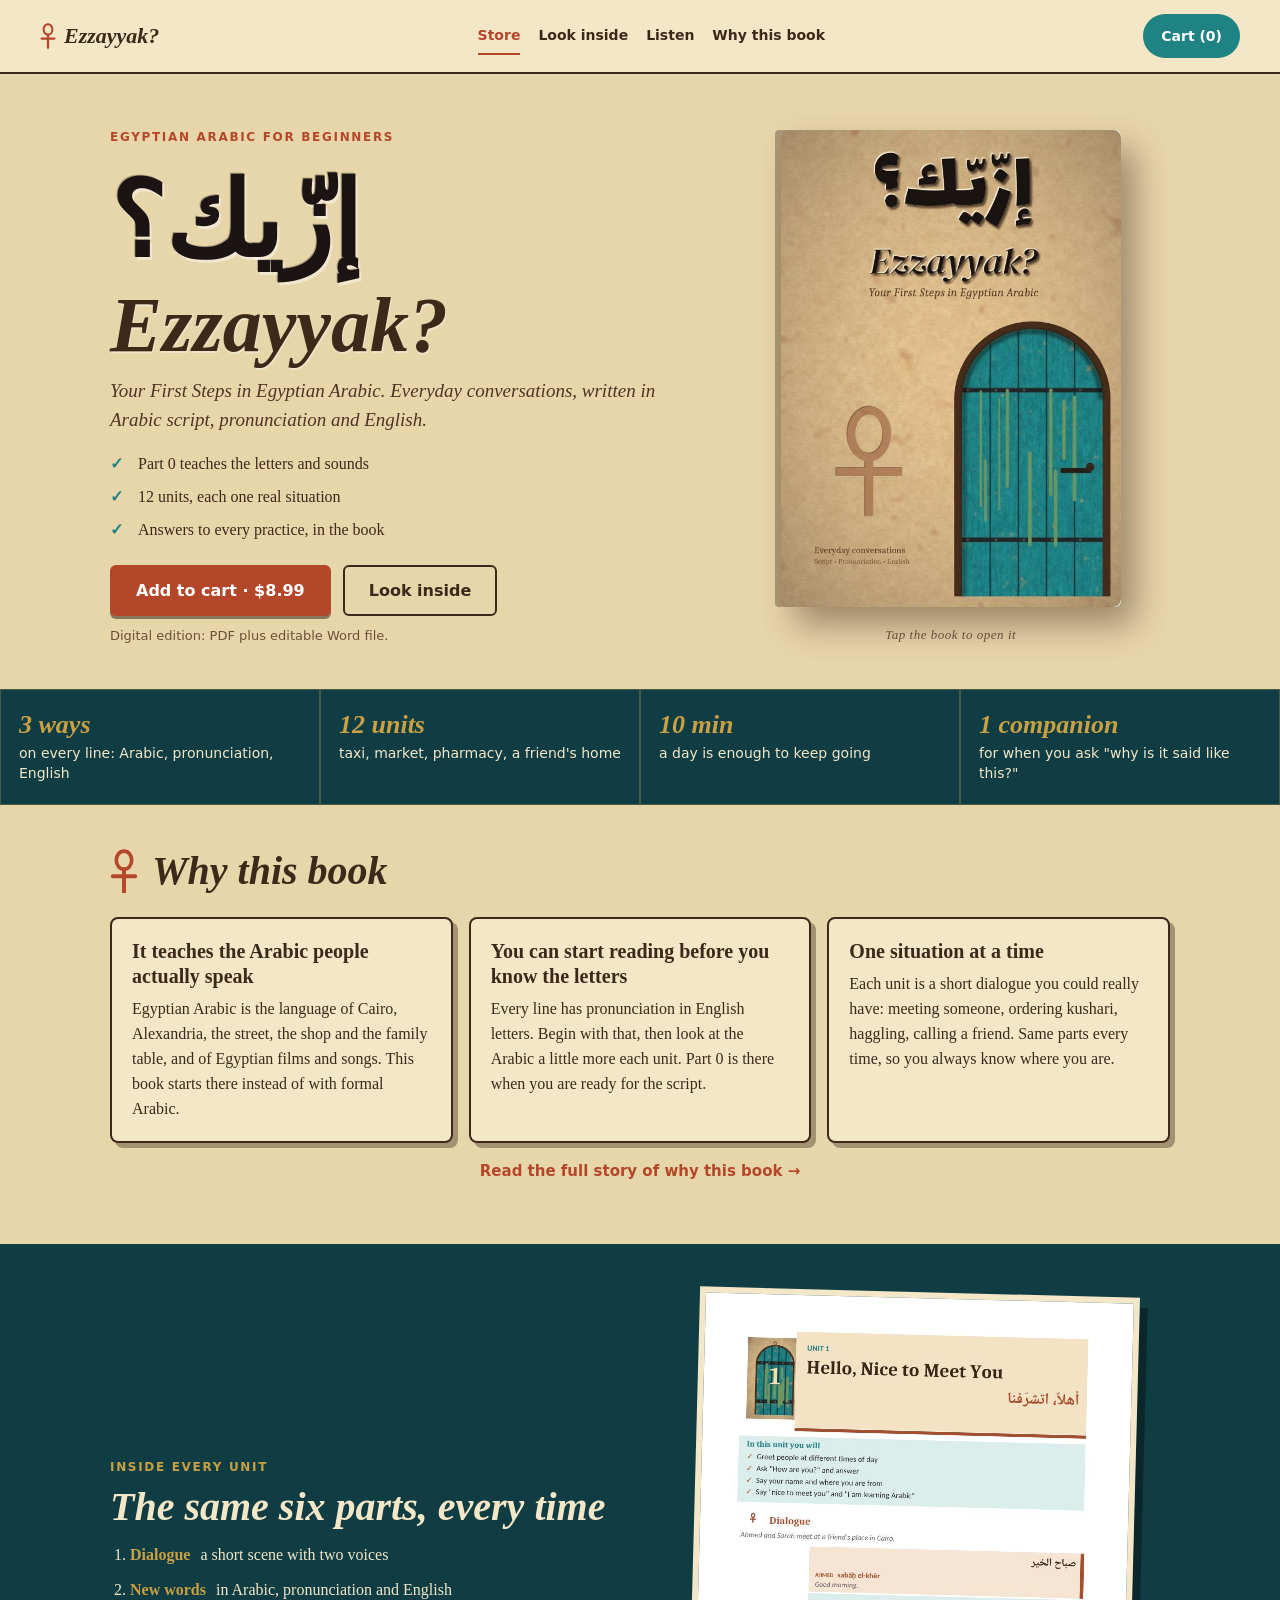
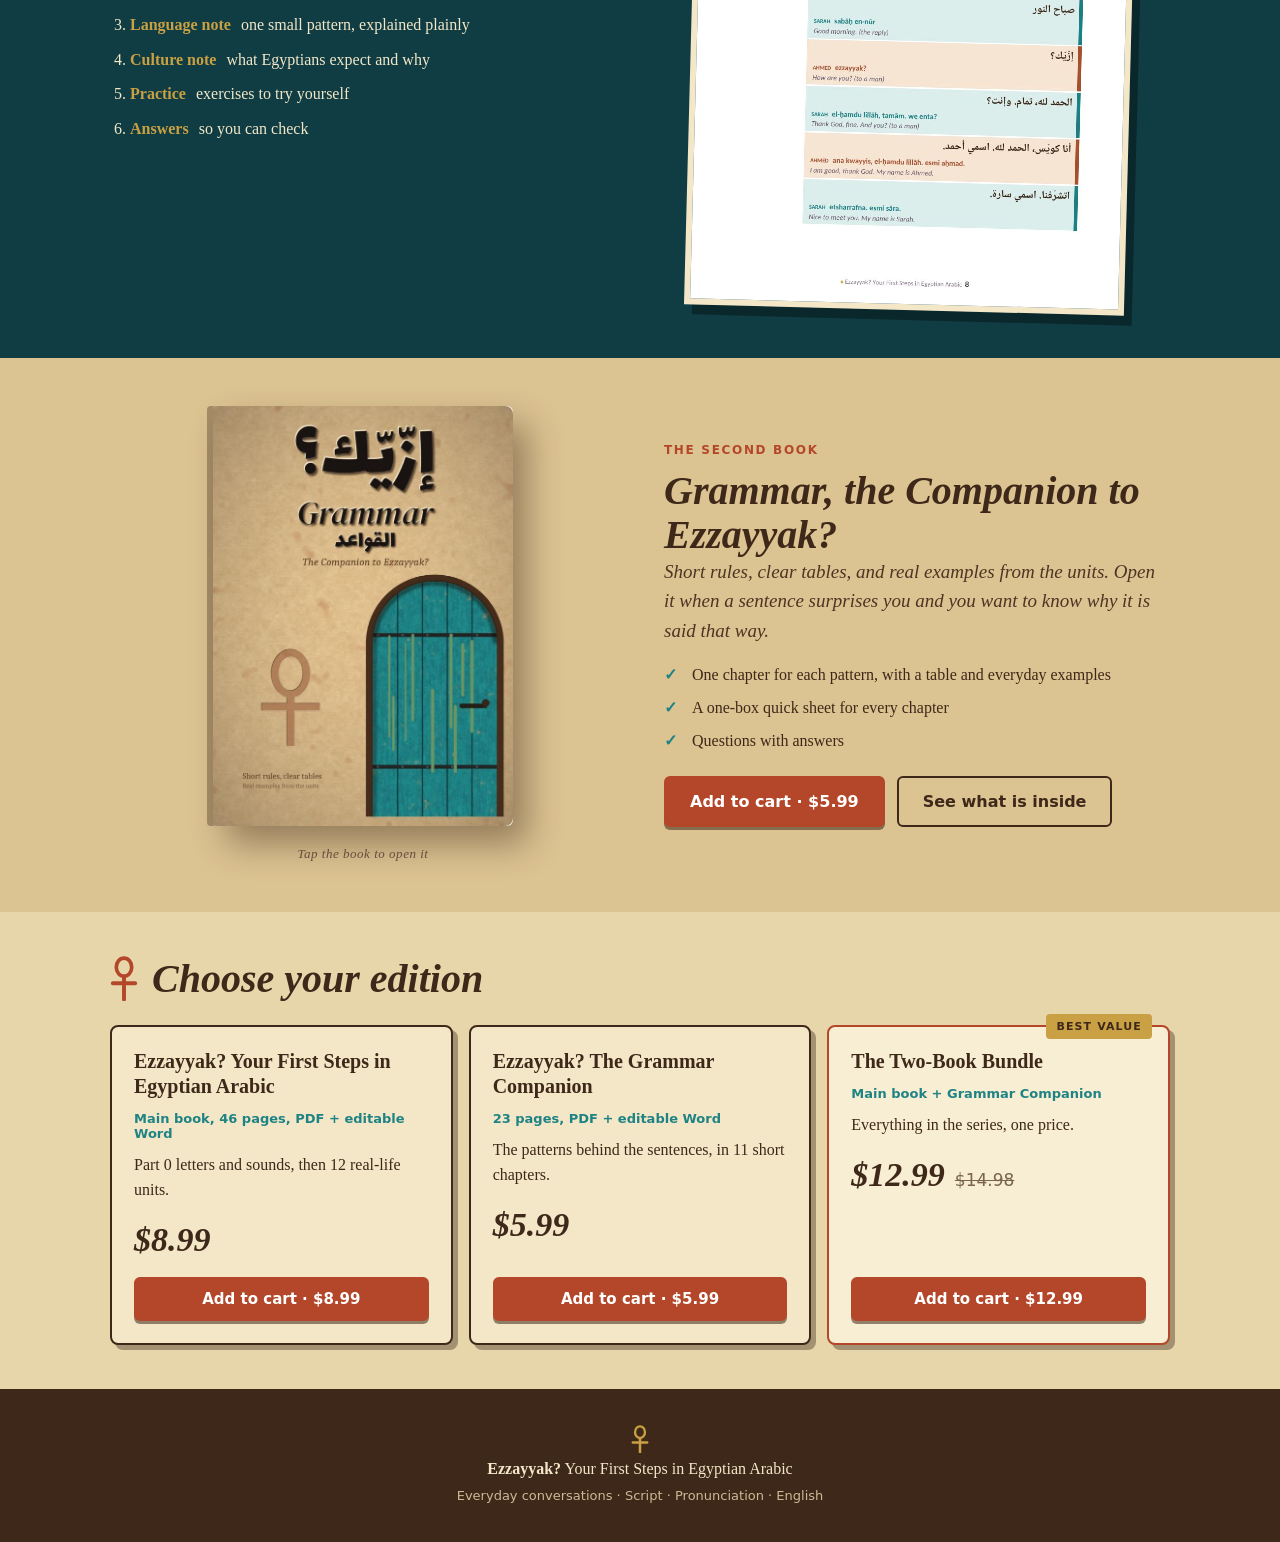
==== commit c81e8a78: "Update index.html" ====
--- a/index.html
+++ b/index.html
@@ -7,10 +7,10 @@
 <meta name="description" content="Your First Steps in Egyptian Arabic. Everyday conversations, written in Arabic script, pronunciation and English.">
 <meta property="og:title" content="Ezzayyak? Your First Steps in Egyptian Arabic">
 <meta property="og:image" content="7-frontcover.jpg">
-<link rel="stylesheet" href="7-style.css">
+<link rel="stylesheet" href="62-style.css">
 </head>
 <body>
 <div class="ez-root" id="app"></div>
-<script src="5-app.js"></script>
+<script src="58-app.js"></script>
 </body>
 </html>
--- a/62-style.css
+++ b/62-style.css
@@ -0,0 +1,158 @@
+html, body { margin: 0; min-height: 100%; }
+body { background: #e8d6ab; }
+.ez-root { --sand: #e8d6ab; --sand2: #dcc392; --paper: #f3e7c8; --ink: #3e2819; --door: #1f8384; --deep: #0f3d43; --terra: #b4472a; --gold: #c9a043; color: var(--ink); background: var(--sand); font-family: Georgia, 'Noto Serif', 'Times New Roman', serif; line-height: 1.55; min-height: 100vh; position: relative; overflow-x: hidden; }
+.ez-root * { box-sizing: border-box; }
+.ez-root img { max-width: 100%; display: block; }
+.ez-banner { background: var(--ink); color: var(--gold); text-align: center; font: 600 12px/1 system-ui, sans-serif; letter-spacing: .08em; text-transform: uppercase; padding: 9px 12px; }
+.ez-nav { display: flex; align-items: center; justify-content: space-between; gap: 12px; flex-wrap: wrap; padding: 14px 20px; border-bottom: 2px solid var(--ink); background: var(--paper); }
+.ez-brand { display: flex; align-items: center; gap: 8px; color: var(--ink); text-decoration: none; font: italic 700 22px Georgia, serif; }
+.ez-nav nav { display: flex; gap: 18px; flex-wrap: wrap; }
+.ez-nav nav a { color: var(--ink); text-decoration: none; font: 600 14px system-ui, sans-serif; padding: 10px 0; border-bottom: 2px solid transparent; }
+.ez-nav nav a[aria-current="page"] { border-bottom-color: var(--terra); color: var(--terra); }
+.ez-cartbtn { font: 700 14px system-ui, sans-serif; background: var(--door); color: #fff; border: 0; border-radius: 999px; padding: 11px 18px; min-height: 44px; cursor: pointer; }
+.ez-ankh { color: var(--terra); flex: none; }
+.ez-kicker { font: 700 12px/1.3 system-ui, sans-serif; letter-spacing: .14em; text-transform: uppercase; color: var(--terra); margin: 0 0 10px; }
+.ez-kicker.is-gold { color: var(--gold); }
+.ez-hero { display: grid; gap: 28px; padding: 36px 20px 44px; max-width: 1100px; margin: 0 auto; align-items: center; }
+.ez-title-ar { font: 900 clamp(64px, 16vw, 104px)/1.25 'Noto Sans Arabic', 'Segoe UI', Tahoma, Arial, sans-serif; color: #1b1412; text-shadow: 2px 3px 0 rgba(255,255,255,.45), -1px -1px 0 rgba(0,0,0,.25); text-align: left; direction: rtl; margin: 0 0 0; }
+.ez-h1 { font: italic 800 clamp(44px, 11vw, 78px)/1 Georgia, serif; margin: 0 0 12px; text-shadow: 1px 2px 0 rgba(255,255,255,.35); }
+.ez-h1.is-small { font-size: clamp(34px, 8vw, 54px); font-style: italic; }
+.ez-lead { font-size: 19px; margin: 0 0 18px; color: #4d3524; max-width: 34em; font-style: italic; }
+.ez-lead.is-dark { margin-inline: auto; }
+.ez-ticks { list-style: none; padding: 0; margin: 0 0 22px; display: grid; gap: 8px; }
+.ez-ticks li { padding-left: 28px; position: relative; }
+.ez-ticks li::before { content: '✓'; position: absolute; left: 0; color: var(--door); font-weight: 700; }
+.ez-ticks.is-light li::before { color: var(--gold); }
+.ez-buyrow { display: flex; gap: 12px; flex-wrap: wrap; }
+.ez-buyrow.is-center { justify-content: center; }
+.ez-btn { display: inline-flex; align-items: center; justify-content: center; font: 700 15px system-ui, sans-serif; background: var(--terra); color: #fff; border: 2px solid var(--terra); border-radius: 6px; padding: 11px 18px; min-height: 44px; cursor: pointer; text-decoration: none; box-shadow: 0 3px 0 rgba(62,40,25,.55); text-align: center; }
+.ez-btn.is-big { padding: 14px 24px; font-size: 16px; }
+.ez-btn.is-ghost { background: transparent; color: var(--ink); border-color: var(--ink); box-shadow: none; }
+.ez-btn.is-done { background: var(--door); border-color: var(--door); }
+.ez-btn:disabled { background: #8a7a68; border-color: #8a7a68; cursor: not-allowed; box-shadow: none; }
+.ez-fine { font: 13px/1.5 system-ui, sans-serif; color: #6a5039; margin: 10px 0 0; }
+.ez-hero-art { display: flex; justify-content: center; }
+.ez-cover { width: min(340px, 78%); border-radius: 4px 8px 8px 4px; box-shadow: -6px 0 0 rgba(62,40,25,.35), 14px 18px 34px rgba(62,40,25,.45); transform: rotate(-1.5deg); }
+.ez-strip { display: grid; grid-template-columns: 1fr 1fr; background: var(--deep); color: var(--paper); }
+.ez-strip-item { padding: 20px 18px; border: 1px solid rgba(201,160,67,.3); display: flex; flex-direction: column; gap: 4px; }
+.ez-strip-item strong { font: italic 700 26px Georgia, serif; color: var(--gold); }
+.ez-strip-item span { font: 14px/1.4 system-ui, sans-serif; }
+.ez-section { padding: 44px 20px; max-width: 1100px; margin: 0 auto; }
+.ez-section h2 { font: italic 800 clamp(28px, 6vw, 40px)/1.1 Georgia, serif; margin: 0; }
+.ez-head { display: flex; align-items: center; gap: 14px; margin-bottom: 24px; }
+.ez-grid3 { display: grid; gap: 16px; }
+.ez-card { background: var(--paper); border: 2px solid var(--ink); border-radius: 8px; padding: 20px; box-shadow: 5px 5px 0 rgba(62,40,25,.4); }
+.ez-card h3, .ez-product h3 { font: 700 20px/1.25 Georgia, serif; margin: 0 0 8px; }
+.ez-card p { margin: 0; }
+.ez-center { text-align: center; }
+.ez-textlink { color: var(--terra); font: 700 15px system-ui, sans-serif; text-decoration: none; }
+.ez-dark { max-width: none; background: var(--deep); color: var(--paper); padding: 0; }
+.ez-dark > * { max-width: 1100px; margin: 0 auto; padding: 48px 20px; }
+.ez-dark h2 { color: var(--paper); margin-bottom: 14px; }
+.ez-split { display: grid; gap: 28px; align-items: center; }
+.ez-steps { padding-left: 20px; display: grid; gap: 10px; margin: 0; }
+.ez-steps b { color: var(--gold); margin-right: 6px; }
+.ez-shot { width: min(440px, 100%); margin: 0 auto; border: 6px solid var(--paper); box-shadow: 8px 10px 0 rgba(0,0,0,.35); transform: rotate(1.5deg); }
+.ez-door { width: min(300px, 70%); margin: 0 auto; border-radius: 3px; box-shadow: 8px 10px 0 rgba(0,0,0,.35); }
+.ez-product { position: relative; background: var(--paper); border: 2px solid var(--ink); border-radius: 8px; padding: 22px; display: flex; flex-direction: column; gap: 4px; box-shadow: 5px 5px 0 rgba(62,40,25,.4); }
+.ez-product.is-best { border-color: var(--terra); background: #f8eed3; }
+.ez-product .ez-btn { margin-top: auto; }
+.ez-badge { position: absolute; top: -13px; right: 16px; background: var(--gold); color: var(--ink); font: 800 11px system-ui, sans-serif; letter-spacing: .1em; text-transform: uppercase; padding: 6px 10px; border-radius: 4px; }
+.ez-sub { font: 13px system-ui, sans-serif; color: var(--door); font-weight: 700; margin: 0 0 6px; }
+.ez-product p { margin: 0 0 8px; }
+.ez-price { font: italic 800 34px Georgia, serif; margin: 6px 0 14px !important; }
+.ez-price s { font: 400 17px system-ui, sans-serif; color: #7a6450; margin-left: 10px; }
+.ez-page-head { max-width: 1100px; margin: 0 auto; padding: 40px 20px 0; }
+.ez-pages { display: grid; gap: 22px; }
+.ez-fig { margin: 0; background: var(--paper); border: 2px solid var(--ink); padding: 10px; box-shadow: 5px 5px 0 rgba(62,40,25,.4); }
+.ez-fig img { width: 100%; height: auto; }
+.ez-fig figcaption { font: 14px/1.5 system-ui, sans-serif; padding: 10px 4px 2px; }
+.ez-sand2 { max-width: none; background: var(--sand2); padding: 0; }
+.ez-sand2 > * { max-width: 1100px; margin: 0 auto; padding-left: 20px; padding-right: 20px; }
+.ez-sand2 > .ez-head { padding-top: 44px; }
+.ez-sand2 > .ez-split { padding-bottom: 48px; }
+.ez-split.is-top { align-items: start; }
+.ez-h3 { font: italic 700 22px Georgia, serif; margin: 0 0 10px; }
+.ez-h3.is-light { color: var(--gold); margin-top: 22px; }
+.ez-toc { list-style: none; margin: 0; padding: 0; border-top: 1px solid var(--ink); }
+.ez-toc li { display: flex; gap: 12px; padding: 10px 0; border-bottom: 1px solid rgba(62,40,25,.3); }
+.ez-toc span { flex: none; min-width: 58px; color: var(--terra); font: 700 13px/1.8 system-ui, sans-serif; }
+.ez-why { display: grid; gap: 18px; }
+.ez-why-item { display: flex; gap: 16px; align-items: flex-start; background: var(--paper); border: 2px solid var(--ink); border-radius: 8px; padding: 18px; box-shadow: 5px 5px 0 rgba(62,40,25,.4); }
+.ez-why-item h3 { font: 700 20px/1.25 Georgia, serif; margin: 0 0 6px; }
+.ez-why-item p { margin: 0; }
+.ez-num { flex: none; width: 40px; height: 40px; border-radius: 50%; background: var(--door); color: #fff; display: grid; place-items: center; font: italic 700 20px Georgia, serif; }
+.ez-cart { position: absolute; top: 108px; right: 12px; left: 12px; max-width: 380px; margin-left: auto; z-index: 10; background: var(--paper); border: 2px solid var(--ink); border-radius: 8px; padding: 18px; box-shadow: 8px 8px 0 rgba(62,40,25,.45); }
+.ez-cart-top { display: flex; justify-content: space-between; align-items: center; }
+.ez-cart h3 { margin: 0; font: italic 700 22px Georgia, serif; }
+.ez-x { background: none; border: 0; font-size: 28px; cursor: pointer; min-width: 44px; min-height: 44px; color: var(--ink); }
+.ez-cart ul { list-style: none; padding: 0; margin: 8px 0; }
+.ez-cart li { display: grid; grid-template-columns: 1fr auto; gap: 2px 10px; padding: 10px 0; border-bottom: 1px solid rgba(62,40,25,.3); font-size: 15px; }
+.ez-link { grid-column: 1 / -1; justify-self: start; background: none; border: 0; color: var(--terra); font: 700 13px system-ui, sans-serif; padding: 6px 0; cursor: pointer; min-height: 32px; }
+.ez-total { display: flex; justify-content: space-between; font-size: 20px; margin: 12px 0; }
+.ez-cart .ez-btn { width: 100%; }
+.ez-foot { background: var(--ink); color: var(--paper); text-align: center; padding: 36px 20px; display: flex; flex-direction: column; align-items: center; gap: 4px; }
+.ez-foot .ez-ankh { color: var(--gold); }
+.ez-foot p { margin: 0; }
+.ez-foot .ez-fine { color: #cdb996; }
+@media (min-width: 768px) {
+  .ez-hero { grid-template-columns: 1.15fr .85fr; padding-top: 56px; }
+  .ez-strip { grid-template-columns: repeat(4, 1fr); }
+  .ez-grid3 { grid-template-columns: repeat(3, 1fr); }
+  .ez-split { grid-template-columns: 1fr 1fr; }
+  .ez-pages { grid-template-columns: repeat(2, 1fr); }
+  .ez-why { grid-template-columns: 1fr 1fr; }
+  .ez-nav { padding: 14px 40px; }
+  .ez-cart { right: 40px; left: auto; width: 380px; }
+}
+
+.ez-hero-art { flex-direction: column; align-items: center; perspective: 1400px; }
+.ez-book { position: relative; display: block; width: min(340px, 78%); aspect-ratio: 620 / 869; padding: 0; border: 0; background: none; cursor: pointer; transform-style: preserve-3d; animation: ez-float 6s ease-in-out infinite; -webkit-tap-highlight-color: transparent; }
+.ez-book-pages, .ez-book-cover { position: absolute; inset: 0; display: block; }
+.ez-book-pages { background: #fbf6ea; border-radius: 2px 6px 6px 2px; box-shadow: 14px 18px 34px rgba(62,40,25,.45); overflow: hidden; }
+.ez-book-pages img { width: 100%; height: 100%; object-fit: cover; opacity: .9; }
+.ez-book-cover { transform-origin: left center; transition: transform 1s cubic-bezier(.5,.1,.2,1); backface-visibility: hidden; -webkit-backface-visibility: hidden; border-radius: 4px 8px 8px 4px; box-shadow: -6px 0 0 rgba(62,40,25,.35); }
+.ez-book .ez-cover { width: 100%; height: 100%; display: block; border-radius: inherit; box-shadow: none; transform: none; }
+.ez-book:hover .ez-book-cover, .ez-book:focus-visible .ez-book-cover { transform: rotateY(-14deg); }
+.ez-book.is-open { animation: none; transform: rotateY(8deg); transition: transform 1s ease; }
+.ez-book.is-open .ez-book-cover { transform: rotateY(-155deg); }
+.ez-book:focus-visible { outline: 3px solid #1f8384; outline-offset: 8px; }
+.ez-book-hint { margin-top: 18px; font-size: 13px; letter-spacing: .04em; color: #6b5340; font-style: italic; }
+@keyframes ez-float { 0%,100% { transform: translateY(0) rotateY(-6deg) rotateZ(-1deg); } 50% { transform: translateY(-9px) rotateY(4deg) rotateZ(.5deg); } }
+@media (prefers-reduced-motion: reduce) { .ez-book { animation: none; } .ez-book-cover { transition: none; } }
+.ez-wa { display: block; text-align: center; text-decoration: none; box-sizing: border-box; }
+.ez-comp { align-items: center; gap: 48px; } .ez-comp-cover { width: min(300px, 70%); justify-self: center; border-radius: 4px 8px 8px 4px; box-shadow: -6px 0 0 rgba(62,40,25,.35), 14px 18px 34px rgba(62,40,25,.45); transform: rotate(1.5deg); }
+@media (max-width: 760px) { .ez-comp { gap: 24px; } }
+.ez-sand2 > .ez-comp { padding-top: 48px; padding-bottom: 48px; }
+
+/* book v2: open / random page / close */
+.ez-bookwrap { display: flex; flex-direction: column; align-items: center; perspective: 2600px; width: 100%; }
+.ez-comp .ez-bookwrap { justify-self: center; }
+.ez-book { width: min(340px, 78%); transition: transform 1s cubic-bezier(.4,.1,.2,1); }
+.ez-comp .ez-book { width: min(300px, 70%); }
+.ez-book-pages { background-color: #fbf6ea; background-size: 400% 200%; background-repeat: no-repeat; background-position: 0 0; border-radius: 2px 6px 6px 2px; box-shadow: 14px 18px 34px rgba(62,40,25,.45), inset 7px 0 10px -6px rgba(62,40,25,.45); }
+.ez-pg { display: block; background-size: 400% 200%; background-repeat: no-repeat; }
+.ez-book-pages img { display: none; }
+.ez-book-cover { transform-style: preserve-3d; transition: transform 1.05s cubic-bezier(.45,.05,.25,1); backface-visibility: visible; -webkit-backface-visibility: visible; z-index: 3; }
+.ez-book .ez-cover, .ez-book-cover .ez-cover-in { position: absolute; inset: 0; width: 100%; height: 100%; backface-visibility: hidden; -webkit-backface-visibility: hidden; border-radius: inherit; }
+.ez-cover-in { background: linear-gradient(90deg, #c4a56f, #d8bf8c 40%, #cfb27c); transform: rotateY(180deg); box-shadow: inset -8px 0 14px rgba(62,40,25,.35); }
+.ez-book:hover .ez-book-cover, .ez-book:focus-visible .ez-book-cover { transform: rotateY(-12deg); }
+.ez-book.is-open { animation: none; transform: translateX(-4%) rotateY(2deg); }
+.ez-book.is-open .ez-book-cover, .ez-book.is-open:hover .ez-book-cover { transform: rotateY(-102deg); }
+.ez-book.is-open .ez-book-cover .ez-cover { box-shadow: none; }
+.ez-leaf { position: absolute; inset: 0; z-index: 2; display: none; transform-origin: left center; transform-style: preserve-3d; pointer-events: none; }
+.ez-leaf-front, .ez-leaf-back { position: absolute; inset: 0; backface-visibility: hidden; -webkit-backface-visibility: hidden; border-radius: 2px 6px 6px 2px; }
+.ez-leaf-front { background-color: #fbf6ea; }
+.ez-leaf-back { background: linear-gradient(270deg, #f3ead3, #fbf6ea); transform: rotateY(180deg); box-shadow: inset -10px 0 16px rgba(62,40,25,.18); }
+.ez-leaf.is-turn { display: block; animation: ez-turn 1s cubic-bezier(.5,.05,.3,1) forwards; }
+@keyframes ez-turn { 0% { transform: rotateY(0); filter: drop-shadow(0 0 0 rgba(0,0,0,0)); } 50% { filter: drop-shadow(8px 6px 12px rgba(62,40,25,.4)); } 100% { transform: rotateY(-178deg); filter: drop-shadow(0 0 0 rgba(0,0,0,0)); } }
+@media (prefers-reduced-motion: reduce) { .ez-leaf.is-turn { animation-duration: .01s; } .ez-book-cover, .ez-book { transition: none; } }
+.ez-listen a { display: flex; gap: 12px; width: 100%; color: inherit; text-decoration: none; }
+.ez-listen li { padding: 0; }
+.ez-listen a { padding: 12px 0; }
+.ez-listen a:hover { color: var(--terra); }
+.ez-tracks { max-width: 720px; display: grid; gap: 18px; }
+.ez-track { background: rgba(255,255,255,.55); border: 1px solid rgba(62,40,25,.3); border-radius: 10px; padding: 14px 16px; }
+.ez-track-label { margin: 0 0 8px; } .ez-track-label span { display: block; font-size: 14px; opacity: .75; }
+.ez-track audio { width: 100%; }
+.ez-unitnav { max-width: 720px; display: flex; justify-content: space-between; gap: 10px; margin-top: 26px; flex-wrap: wrap; }
